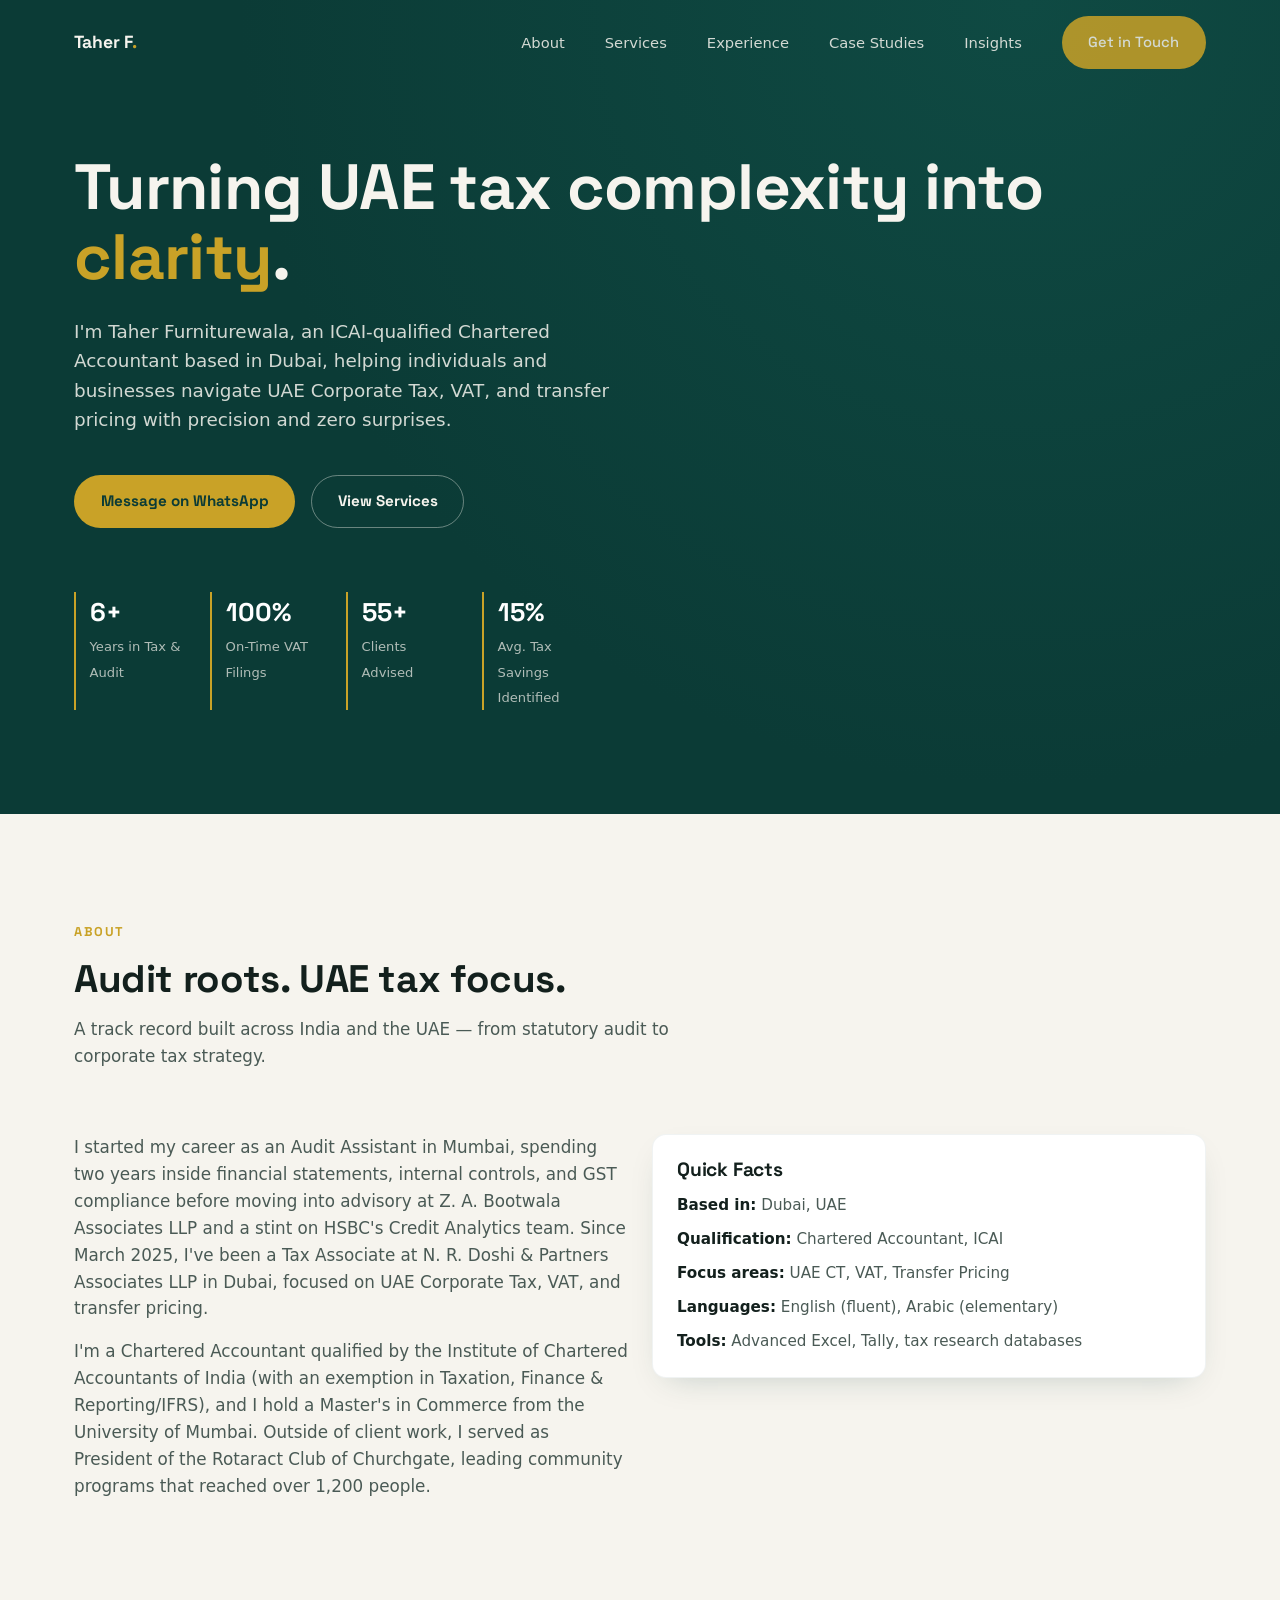
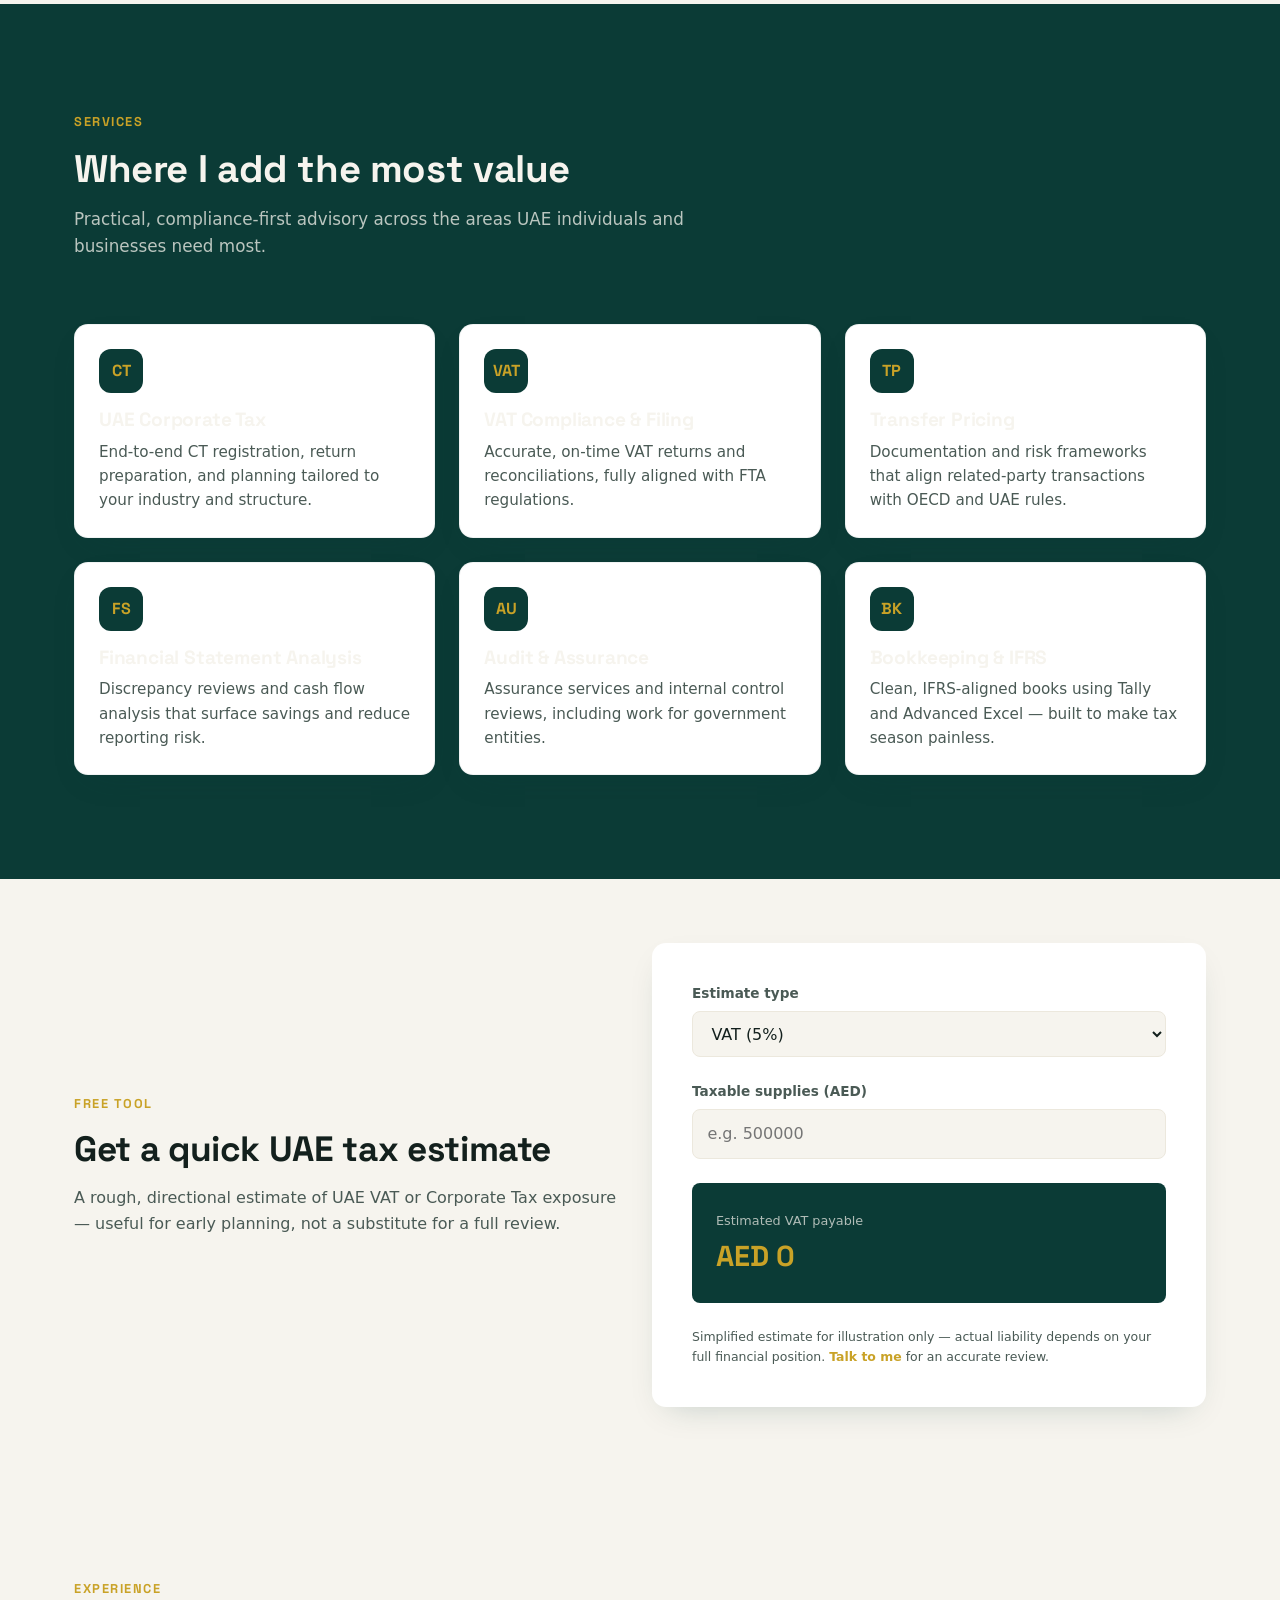
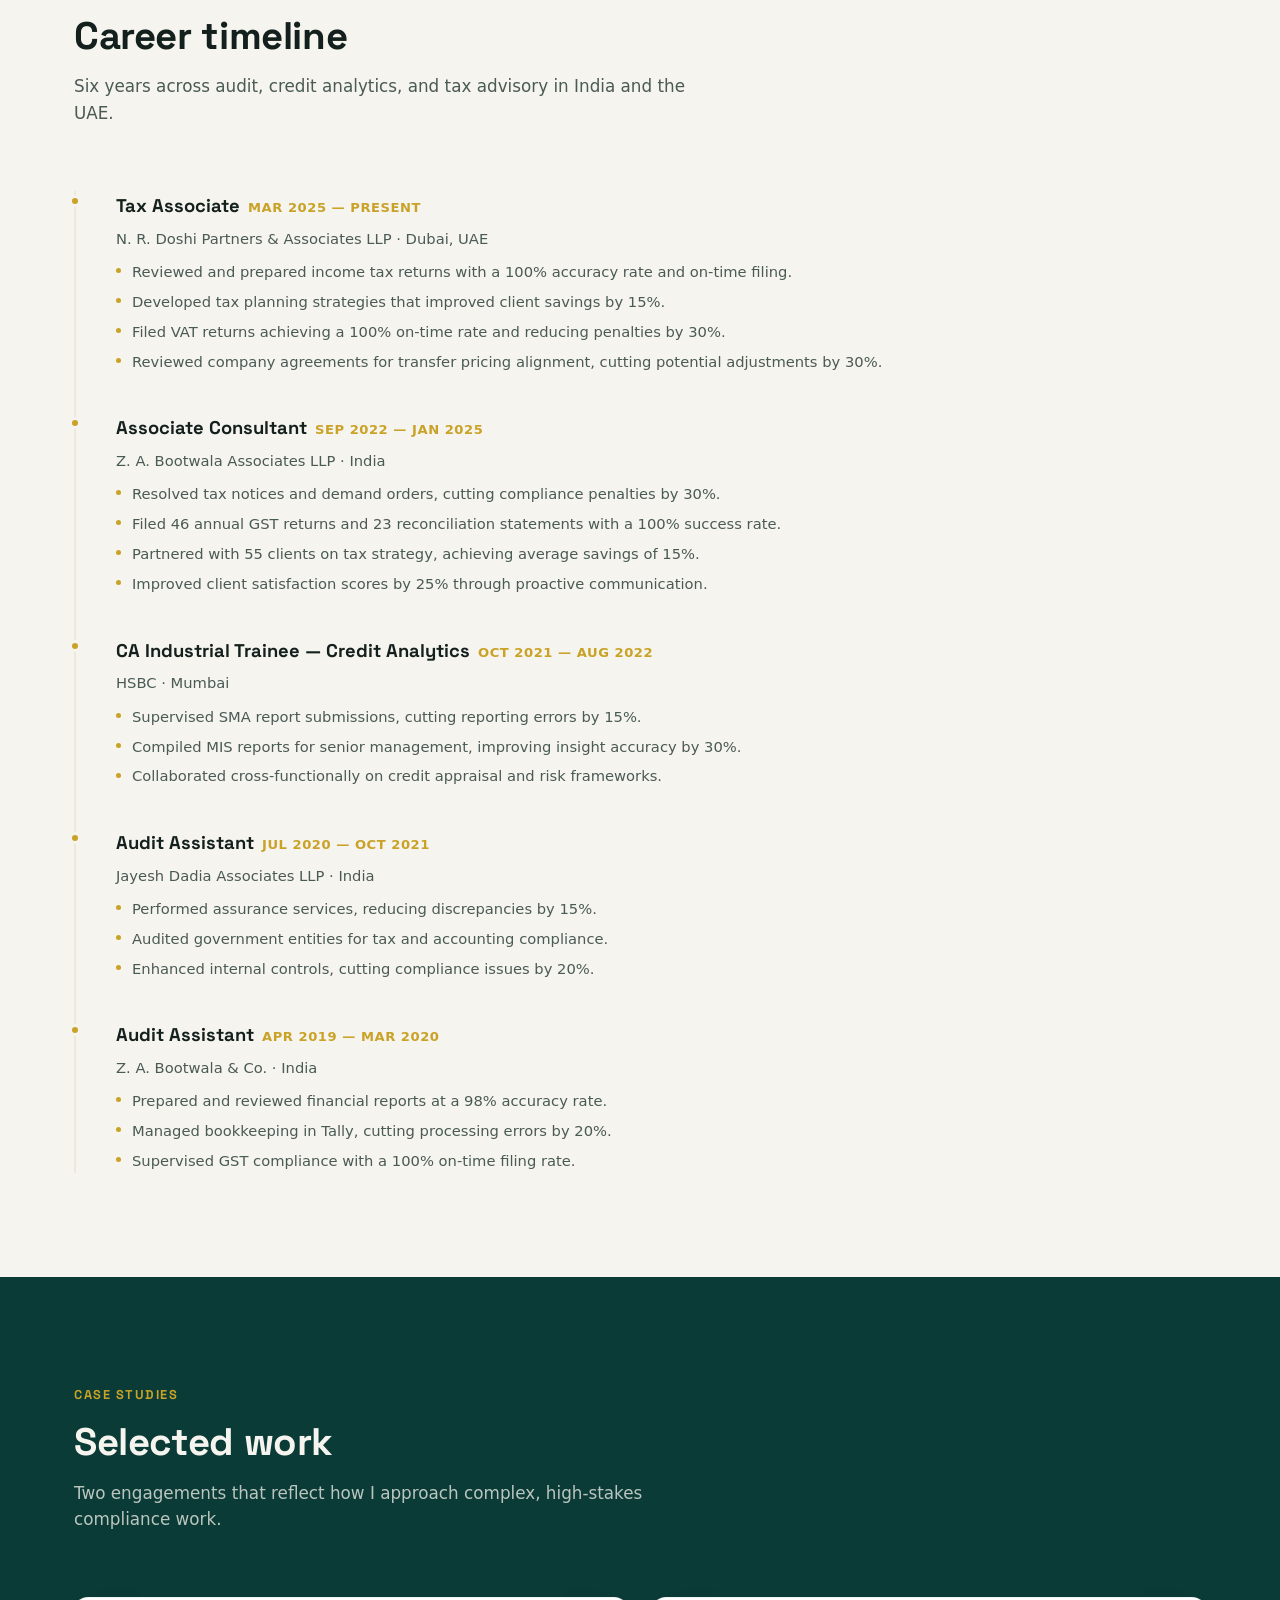
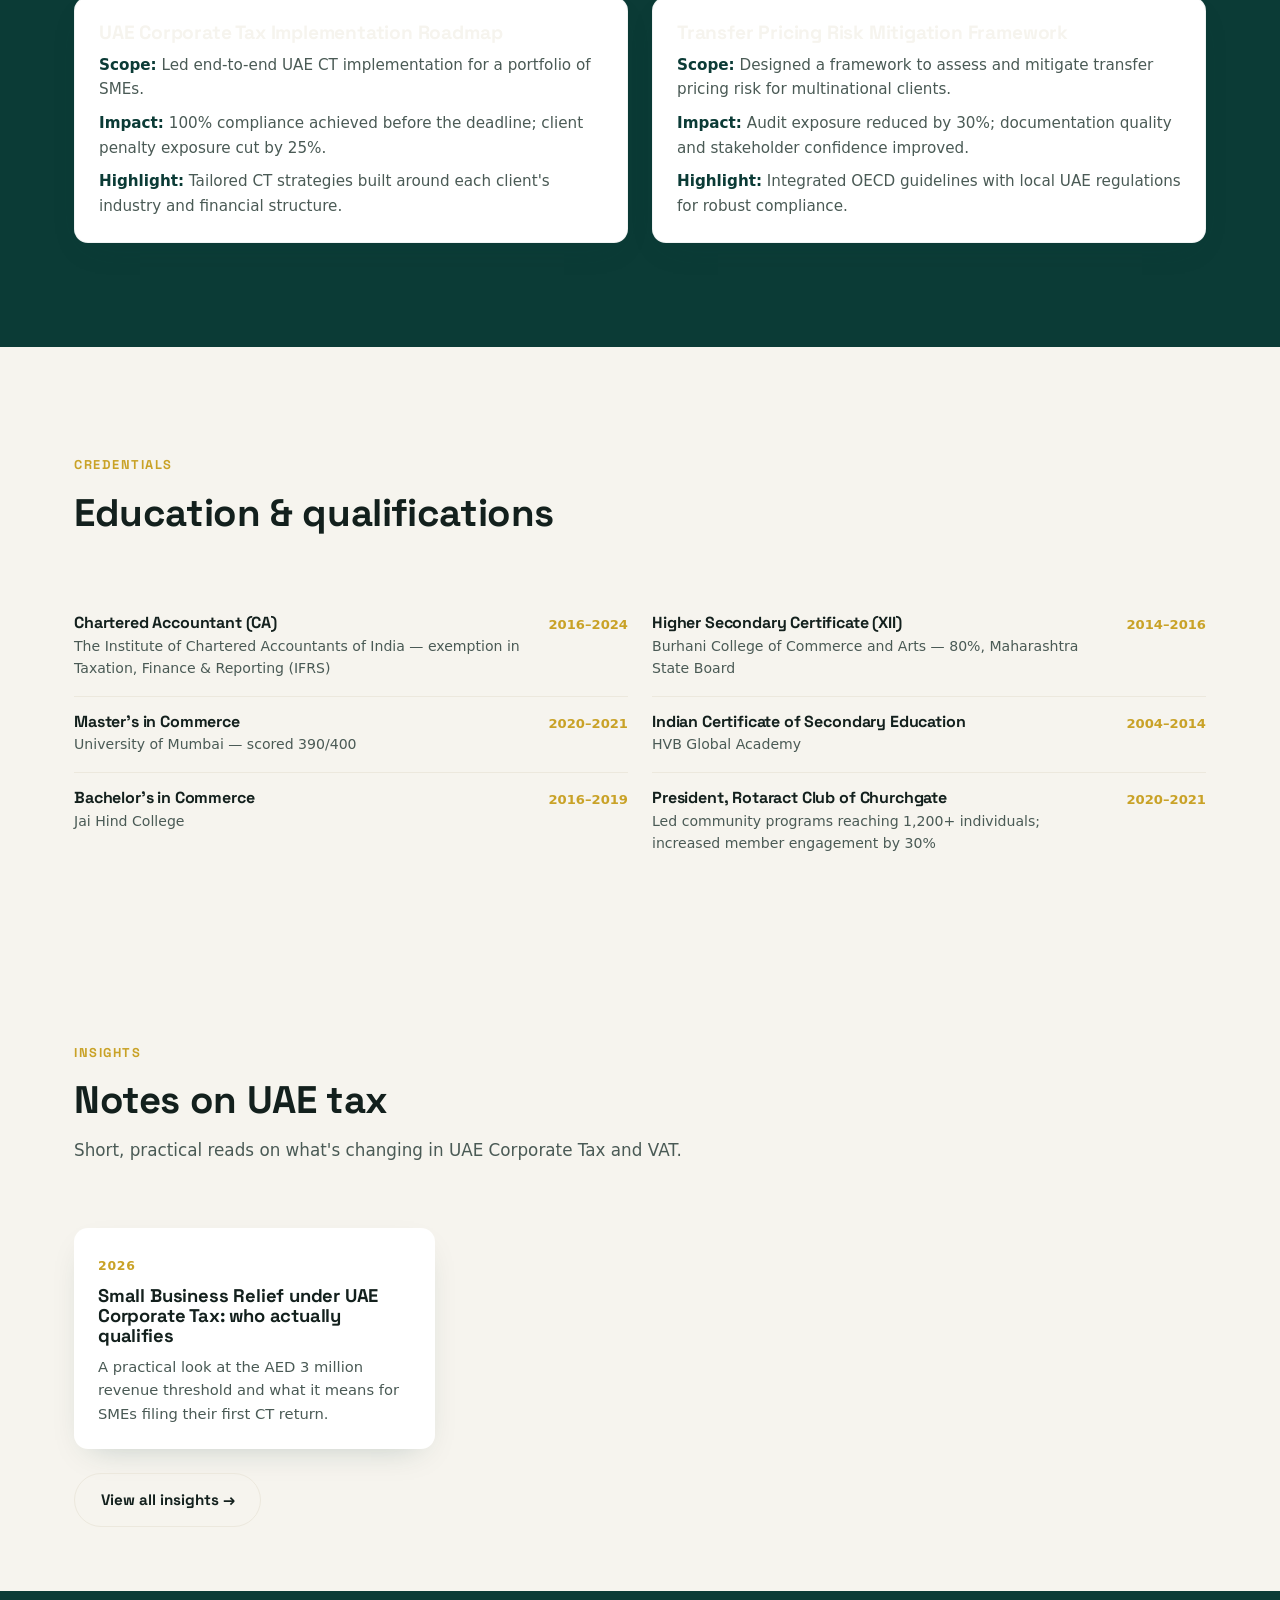
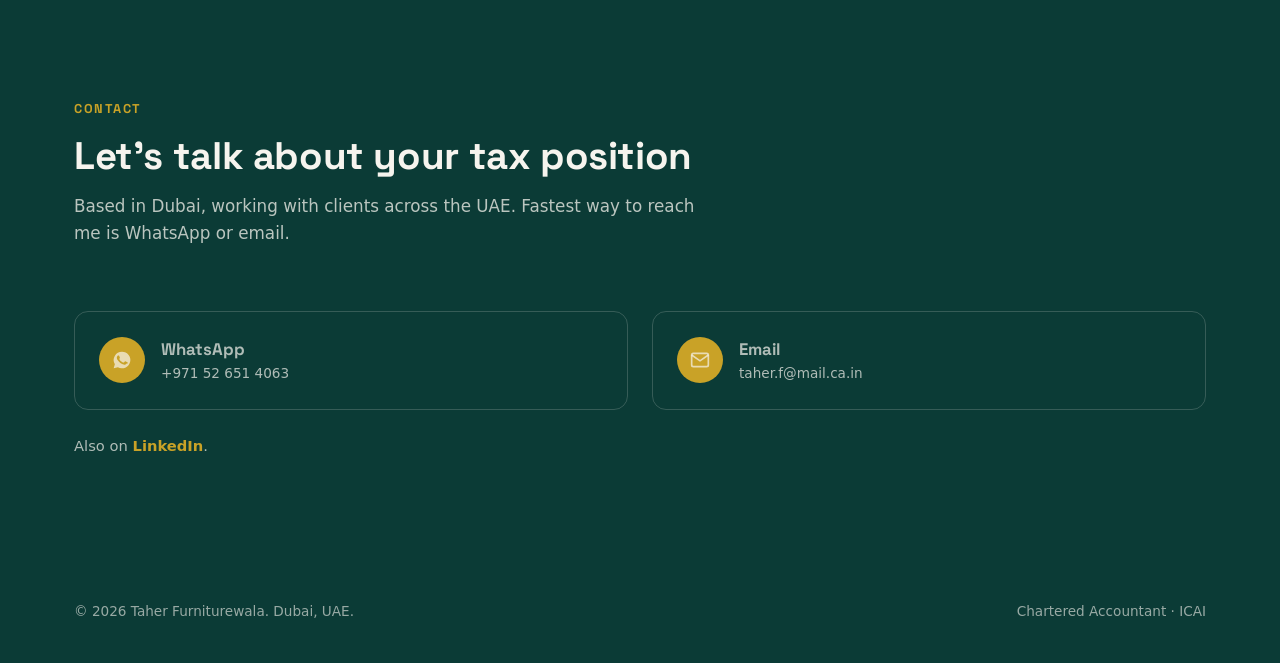
==== index.html @ 2d788ff5 "Initial build of CA personal brand site Static HTML/CSS/JS site for Taher Furniturewala (Chartered A" ====
<!doctype html>
<html lang="en">
<head>
<meta charset="UTF-8" />
<meta name="viewport" content="width=device-width, initial-scale=1" />
<title>Taher Furniturewala — Chartered Accountant, Dubai</title>
<meta name="description" content="Taher Furniturewala is a Dubai-based Chartered Accountant (ICAI) specializing in UAE Corporate Tax, VAT compliance, transfer pricing, and financial advisory for individuals and businesses." />
<meta property="og:title" content="Taher Furniturewala — Chartered Accountant, Dubai" />
<meta property="og:description" content="UAE Corporate Tax, VAT, transfer pricing & financial advisory — ICAI-qualified, Dubai-based." />
<meta property="og:type" content="website" />
<meta name="theme-color" content="#0b3b36" />
<link rel="icon" href="/assets/favicon.svg" type="image/svg+xml" />
<link rel="preconnect" href="https://fonts.googleapis.com" />
<link rel="preconnect" href="https://fonts.gstatic.com" crossorigin />
<link href="https://fonts.googleapis.com/css2?family=Space+Grotesk:wght@500;700&display=swap" rel="stylesheet" />
<link rel="stylesheet" href="/css/styles.css" />
</head>
<body>
<a class="skip-link" href="#main">Skip to content</a>

<header class="nav" id="nav">
  <div class="container nav__inner">
    <a class="nav__logo" href="#home">Taher F<span>.</span></a>
    <nav class="nav__links" aria-label="Primary">
      <a href="#about">About</a>
      <a href="#services">Services</a>
      <a href="#experience">Experience</a>
      <a href="#projects">Case Studies</a>
      <a href="/insights/">Insights</a>
      <a href="#contact" class="btn btn--gold">Get in Touch</a>
    </nav>
    <button class="nav__toggle" id="navToggle" aria-expanded="false" aria-controls="navMobile" aria-label="Toggle menu">
      <svg width="24" height="24" viewBox="0 0 24 24" fill="none" stroke="currentColor" stroke-width="2"><path d="M3 6h18M3 12h18M3 18h18"/></svg>
    </button>
  </div>
  <nav class="nav__mobile" id="navMobile" aria-label="Mobile">
    <a href="#about">About</a>
    <a href="#services">Services</a>
    <a href="#experience">Experience</a>
    <a href="#projects">Case Studies</a>
    <a href="/insights/">Insights</a>
    <a href="#contact">Get in Touch</a>
  </nav>
</header>

<main id="main">

  <!-- HOME / HERO -->
  <section class="hero" id="home">
    <div class="container hero__inner">
      <div>
        <h1>Turning UAE tax complexity into <em>clarity</em>.</h1>
        <p class="hero__lede">I'm Taher Furniturewala, an ICAI-qualified Chartered Accountant based in Dubai, helping individuals and businesses navigate UAE Corporate Tax, VAT, and transfer pricing with precision and zero surprises.</p>
        <div class="hero__cta">
          <a class="btn btn--gold" href="https://wa.me/971526514063" target="_blank" rel="noopener">Message on WhatsApp</a>
          <a class="btn btn--outline" href="#services">View Services</a>
        </div>
        <div class="hero__stats">
          <div class="stat"><strong>6+</strong><span>Years in Tax &amp; Audit</span></div>
          <div class="stat"><strong>100%</strong><span>On-Time VAT Filings</span></div>
          <div class="stat"><strong>55+</strong><span>Clients Advised</span></div>
          <div class="stat"><strong>15%</strong><span>Avg. Tax Savings Identified</span></div>
        </div>
      </div>
    </div>
  </section>

  <!-- ABOUT -->
  <section class="section" id="about">
    <div class="container">
      <div class="section-head reveal">
        <span class="eyebrow">About</span>
        <h2>Audit roots. UAE tax focus.</h2>
        <p>A track record built across India and the UAE — from statutory audit to corporate tax strategy.</p>
      </div>
      <div class="grid grid--2">
        <div class="reveal">
          <p style="margin-bottom: 1rem; color: var(--color-ink-soft); font-size: 1.05rem;">I started my career as an Audit Assistant in Mumbai, spending two years inside financial statements, internal controls, and GST compliance before moving into advisory at Z. A. Bootwala Associates LLP and a stint on HSBC's Credit Analytics team. Since March 2025, I've been a Tax Associate at N. R. Doshi &amp; Partners Associates LLP in Dubai, focused on UAE Corporate Tax, VAT, and transfer pricing.</p>
          <p style="color: var(--color-ink-soft); font-size: 1.05rem;">I'm a Chartered Accountant qualified by the Institute of Chartered Accountants of India (with an exemption in Taxation, Finance &amp; Reporting/IFRS), and I hold a Master's in Commerce from the University of Mumbai. Outside of client work, I served as President of the Rotaract Club of Churchgate, leading community programs that reached over 1,200 people.</p>
        </div>
        <div class="reveal">
          <div class="card">
            <h3>Quick Facts</h3>
            <ul style="display:grid; gap:0.6rem; margin-top: 0.8rem;">
              <li style="font-size:0.95rem; color:var(--color-ink-soft);"><strong style="color:var(--color-ink);">Based in:</strong> Dubai, UAE</li>
              <li style="font-size:0.95rem; color:var(--color-ink-soft);"><strong style="color:var(--color-ink);">Qualification:</strong> Chartered Accountant, ICAI</li>
              <li style="font-size:0.95rem; color:var(--color-ink-soft);"><strong style="color:var(--color-ink);">Focus areas:</strong> UAE CT, VAT, Transfer Pricing</li>
              <li style="font-size:0.95rem; color:var(--color-ink-soft);"><strong style="color:var(--color-ink);">Languages:</strong> English (fluent), Arabic (elementary)</li>
              <li style="font-size:0.95rem; color:var(--color-ink-soft);"><strong style="color:var(--color-ink);">Tools:</strong> Advanced Excel, Tally, tax research databases</li>
            </ul>
          </div>
        </div>
      </div>
    </div>
  </section>

  <!-- SERVICES -->
  <section class="section section--dark" id="services">
    <div class="container">
      <div class="section-head reveal">
        <span class="eyebrow">Services</span>
        <h2>Where I add the most value</h2>
        <p>Practical, compliance-first advisory across the areas UAE individuals and businesses need most.</p>
      </div>
      <div class="grid grid--3">
        <div class="card reveal">
          <div class="card__icon">CT</div>
          <h3>UAE Corporate Tax</h3>
          <p>End-to-end CT registration, return preparation, and planning tailored to your industry and structure.</p>
        </div>
        <div class="card reveal">
          <div class="card__icon">VAT</div>
          <h3>VAT Compliance &amp; Filing</h3>
          <p>Accurate, on-time VAT returns and reconciliations, fully aligned with FTA regulations.</p>
        </div>
        <div class="card reveal">
          <div class="card__icon">TP</div>
          <h3>Transfer Pricing</h3>
          <p>Documentation and risk frameworks that align related-party transactions with OECD and UAE rules.</p>
        </div>
        <div class="card reveal">
          <div class="card__icon">FS</div>
          <h3>Financial Statement Analysis</h3>
          <p>Discrepancy reviews and cash flow analysis that surface savings and reduce reporting risk.</p>
        </div>
        <div class="card reveal">
          <div class="card__icon">AU</div>
          <h3>Audit &amp; Assurance</h3>
          <p>Assurance services and internal control reviews, including work for government entities.</p>
        </div>
        <div class="card reveal">
          <div class="card__icon">BK</div>
          <h3>Bookkeeping &amp; IFRS</h3>
          <p>Clean, IFRS-aligned books using Tally and Advanced Excel — built to make tax season painless.</p>
        </div>
      </div>
    </div>
  </section>

  <!-- ESTIMATOR TOOL -->
  <section class="section section--tight" id="estimator">
    <div class="container">
      <div class="grid grid--2" style="align-items:center;">
        <div class="reveal">
          <span class="eyebrow">Free Tool</span>
          <h2 style="font-size: clamp(1.6rem, 3vw, 2.2rem); margin-bottom: var(--space-2);">Get a quick UAE tax estimate</h2>
          <p style="color: var(--color-ink-soft); margin-bottom: var(--space-3);">A rough, directional estimate of UAE VAT or Corporate Tax exposure — useful for early planning, not a substitute for a full review.</p>
        </div>
        <div class="calc reveal" id="calc">
          <div class="calc__row">
            <label for="calcType">Estimate type</label>
            <select id="calcType">
              <option value="vat">VAT (5%)</option>
              <option value="ct">Corporate Tax (9% above AED 375,000)</option>
            </select>
          </div>
          <div class="calc__row">
            <label for="calcAmount" id="calcAmountLabel">Taxable supplies (AED)</label>
            <input type="number" id="calcAmount" min="0" step="1000" placeholder="e.g. 500000" />
          </div>
          <div class="calc__result">
            <span id="calcResultLabel">Estimated VAT payable</span>
            <strong id="calcResult">AED 0</strong>
          </div>
          <p class="calc__disclaimer">Simplified estimate for illustration only — actual liability depends on your full financial position. <a href="#contact" style="color:var(--color-gold); font-weight:600;">Talk to me</a> for an accurate review.</p>
        </div>
      </div>
    </div>
  </section>

  <!-- EXPERIENCE -->
  <section class="section" id="experience">
    <div class="container">
      <div class="section-head reveal">
        <span class="eyebrow">Experience</span>
        <h2>Career timeline</h2>
        <p>Six years across audit, credit analytics, and tax advisory in India and the UAE.</p>
      </div>
      <div class="timeline reveal">
        <div class="timeline__item">
          <div class="timeline__meta">
            <span class="timeline__role">Tax Associate</span>
            <span class="timeline__date">Mar 2025 — Present</span>
          </div>
          <p class="timeline__org">N. R. Doshi Partners &amp; Associates LLP · Dubai, UAE</p>
          <ul>
            <li>Reviewed and prepared income tax returns with a 100% accuracy rate and on-time filing.</li>
            <li>Developed tax planning strategies that improved client savings by 15%.</li>
            <li>Filed VAT returns achieving a 100% on-time rate and reducing penalties by 30%.</li>
            <li>Reviewed company agreements for transfer pricing alignment, cutting potential adjustments by 30%.</li>
          </ul>
        </div>
        <div class="timeline__item">
          <div class="timeline__meta">
            <span class="timeline__role">Associate Consultant</span>
            <span class="timeline__date">Sep 2022 — Jan 2025</span>
          </div>
          <p class="timeline__org">Z. A. Bootwala Associates LLP · India</p>
          <ul>
            <li>Resolved tax notices and demand orders, cutting compliance penalties by 30%.</li>
            <li>Filed 46 annual GST returns and 23 reconciliation statements with a 100% success rate.</li>
            <li>Partnered with 55 clients on tax strategy, achieving average savings of 15%.</li>
            <li>Improved client satisfaction scores by 25% through proactive communication.</li>
          </ul>
        </div>
        <div class="timeline__item">
          <div class="timeline__meta">
            <span class="timeline__role">CA Industrial Trainee — Credit Analytics</span>
            <span class="timeline__date">Oct 2021 — Aug 2022</span>
          </div>
          <p class="timeline__org">HSBC · Mumbai</p>
          <ul>
            <li>Supervised SMA report submissions, cutting reporting errors by 15%.</li>
            <li>Compiled MIS reports for senior management, improving insight accuracy by 30%.</li>
            <li>Collaborated cross-functionally on credit appraisal and risk frameworks.</li>
          </ul>
        </div>
        <div class="timeline__item">
          <div class="timeline__meta">
            <span class="timeline__role">Audit Assistant</span>
            <span class="timeline__date">Jul 2020 — Oct 2021</span>
          </div>
          <p class="timeline__org">Jayesh Dadia Associates LLP · India</p>
          <ul>
            <li>Performed assurance services, reducing discrepancies by 15%.</li>
            <li>Audited government entities for tax and accounting compliance.</li>
            <li>Enhanced internal controls, cutting compliance issues by 20%.</li>
          </ul>
        </div>
        <div class="timeline__item">
          <div class="timeline__meta">
            <span class="timeline__role">Audit Assistant</span>
            <span class="timeline__date">Apr 2019 — Mar 2020</span>
          </div>
          <p class="timeline__org">Z. A. Bootwala &amp; Co. · India</p>
          <ul>
            <li>Prepared and reviewed financial reports at a 98% accuracy rate.</li>
            <li>Managed bookkeeping in Tally, cutting processing errors by 20%.</li>
            <li>Supervised GST compliance with a 100% on-time filing rate.</li>
          </ul>
        </div>
      </div>
    </div>
  </section>

  <!-- PROJECTS / CASE STUDIES -->
  <section class="section section--dark" id="projects">
    <div class="container">
      <div class="section-head reveal">
        <span class="eyebrow">Case Studies</span>
        <h2>Selected work</h2>
        <p>Two engagements that reflect how I approach complex, high-stakes compliance work.</p>
      </div>
      <div class="grid grid--2">
        <div class="card reveal">
          <h3>UAE Corporate Tax Implementation Roadmap</h3>
          <p style="margin-bottom:0.6rem;"><strong style="color:var(--color-teal-900);">Scope:</strong> Led end-to-end UAE CT implementation for a portfolio of SMEs.</p>
          <p style="margin-bottom:0.6rem;"><strong style="color:var(--color-teal-900);">Impact:</strong> 100% compliance achieved before the deadline; client penalty exposure cut by 25%.</p>
          <p><strong style="color:var(--color-teal-900);">Highlight:</strong> Tailored CT strategies built around each client's industry and financial structure.</p>
        </div>
        <div class="card reveal">
          <h3>Transfer Pricing Risk Mitigation Framework</h3>
          <p style="margin-bottom:0.6rem;"><strong style="color:var(--color-teal-900);">Scope:</strong> Designed a framework to assess and mitigate transfer pricing risk for multinational clients.</p>
          <p style="margin-bottom:0.6rem;"><strong style="color:var(--color-teal-900);">Impact:</strong> Audit exposure reduced by 30%; documentation quality and stakeholder confidence improved.</p>
          <p><strong style="color:var(--color-teal-900);">Highlight:</strong> Integrated OECD guidelines with local UAE regulations for robust compliance.</p>
        </div>
      </div>
    </div>
  </section>

  <!-- CREDENTIALS -->
  <section class="section" id="credentials">
    <div class="container">
      <div class="section-head reveal">
        <span class="eyebrow">Credentials</span>
        <h2>Education &amp; qualifications</h2>
      </div>
      <div class="grid grid--2">
        <div class="reveal">
          <div class="credential">
            <div>
              <h4>Chartered Accountant (CA)</h4>
              <p>The Institute of Chartered Accountants of India — exemption in Taxation, Finance &amp; Reporting (IFRS)</p>
            </div>
            <time>2016–2024</time>
          </div>
          <div class="credential">
            <div>
              <h4>Master's in Commerce</h4>
              <p>University of Mumbai — scored 390/400</p>
            </div>
            <time>2020–2021</time>
          </div>
          <div class="credential">
            <div>
              <h4>Bachelor's in Commerce</h4>
              <p>Jai Hind College</p>
            </div>
            <time>2016–2019</time>
          </div>
        </div>
        <div class="reveal">
          <div class="credential">
            <div>
              <h4>Higher Secondary Certificate (XII)</h4>
              <p>Burhani College of Commerce and Arts — 80%, Maharashtra State Board</p>
            </div>
            <time>2014–2016</time>
          </div>
          <div class="credential">
            <div>
              <h4>Indian Certificate of Secondary Education</h4>
              <p>HVB Global Academy</p>
            </div>
            <time>2004–2014</time>
          </div>
          <div class="credential">
            <div>
              <h4>President, Rotaract Club of Churchgate</h4>
              <p>Led community programs reaching 1,200+ individuals; increased member engagement by 30%</p>
            </div>
            <time>2020–2021</time>
          </div>
        </div>
      </div>
    </div>
  </section>

  <!-- INSIGHTS TEASER -->
  <section class="section section--tight" id="insights-teaser">
    <div class="container">
      <div class="section-head reveal">
        <span class="eyebrow">Insights</span>
        <h2>Notes on UAE tax</h2>
        <p>Short, practical reads on what's changing in UAE Corporate Tax and VAT.</p>
      </div>
      <div class="grid grid--3">
        <a class="post-card reveal" href="/insights/uae-corporate-tax-small-business-relief.html">
          <time>2026</time>
          <h3>Small Business Relief under UAE Corporate Tax: who actually qualifies</h3>
          <p>A practical look at the AED 3 million revenue threshold and what it means for SMEs filing their first CT return.</p>
        </a>
      </div>
      <p class="reveal" style="margin-top: var(--space-3);"><a href="/insights/" class="btn btn--outline" style="border-color: var(--color-ivory-dim); color: var(--color-ink);">View all insights →</a></p>
    </div>
  </section>

  <!-- CONTACT -->
  <section class="section section--dark" id="contact">
    <div class="container">
      <div class="section-head reveal">
        <span class="eyebrow">Contact</span>
        <h2>Let's talk about your tax position</h2>
        <p>Based in Dubai, working with clients across the UAE. Fastest way to reach me is WhatsApp or email.</p>
      </div>
      <div class="contact__panel reveal">
        <a class="contact__link" href="https://wa.me/971526514063" target="_blank" rel="noopener">
          <span class="contact__icon">
            <svg width="20" height="20" viewBox="0 0 24 24" fill="currentColor"><path d="M12 2a10 10 0 0 0-8.6 15.1L2 22l5.1-1.3A10 10 0 1 0 12 2zm5.6 14.3c-.2.6-1.4 1.2-2 1.3-.5.1-1.1.1-1.8-.1-.4-.1-1-.3-1.7-.6-3-1.3-4.9-4.3-5.1-4.5-.1-.2-1.2-1.6-1.2-3.1 0-1.5.8-2.2 1-2.5.2-.3.5-.3.7-.3h.5c.2 0 .4 0 .6.5.2.6.7 1.9.8 2 .1.2.1.4 0 .6-.1.2-.2.4-.4.6-.2.2-.4.4-.2.8.2.4.9 1.5 2 2.4 1.3 1.1 2.4 1.5 2.8 1.6.4.1.6.1.8-.1.2-.2.8-.9 1-1.2.2-.3.4-.3.7-.2.3.1 1.9.9 2.2 1.1.3.2.5.2.6.4.1.2.1.7-.1 1.3z"/></svg>
          </span>
          <span>
            <strong>WhatsApp</strong>
            <span>+971 52 651 4063</span>
          </span>
        </a>
        <a class="contact__link" href="mailto:taher.f@mail.ca.in">
          <span class="contact__icon">
            <svg width="20" height="20" viewBox="0 0 24 24" fill="none" stroke="currentColor" stroke-width="2"><path d="M4 4h16v16H4z" opacity="0"/><path d="M22 6l-10 7L2 6"/><rect x="2" y="4" width="20" height="16" rx="2"/></svg>
          </span>
          <span>
            <strong>Email</strong>
            <span>taher.f@mail.ca.in</span>
          </span>
        </a>
      </div>
      <p class="reveal" style="margin-top: var(--space-3); color: rgba(246,244,238,0.7); font-size: 0.92rem;">Also on <a href="https://linkedin.com/in/taher-furniturewala" target="_blank" rel="noopener" style="color: var(--color-gold); font-weight:600;">LinkedIn</a>.</p>
    </div>
  </section>

</main>

<footer class="footer">
  <div class="container footer__inner">
    <span>© <span id="year">2026</span> Taher Furniturewala. Dubai, UAE.</span>
    <span>Chartered Accountant · ICAI</span>
  </div>
</footer>

<script src="/js/main.js" defer></script>
</body>
</html>
---- css/styles.css ----
/* ===== Design tokens ===== */
:root {
  --color-teal-900: #0b3b36;
  --color-teal-800: #0f4a43;
  --color-ivory: #f6f4ee;
  --color-ivory-dim: #ece8dd;
  --color-gold: #c9a227;
  --color-gold-bright: #e0bc4a;
  --color-ink: #13201d;
  --color-ink-soft: #4a5a55;
  --color-white: #ffffff;

  --font-display: "Space Grotesk", "Segoe UI", system-ui, sans-serif;
  --font-body: system-ui, -apple-system, "Segoe UI", Roboto, sans-serif;

  --container-w: 1180px;
  --space-1: 0.5rem;
  --space-2: 1rem;
  --space-3: 1.5rem;
  --space-4: 2.5rem;
  --space-5: 4rem;
  --space-6: 6.5rem;

  --radius: 14px;
  --radius-sm: 8px;
  --shadow-card: 0 12px 32px -16px rgba(11, 59, 54, 0.25);
  --ease: cubic-bezier(0.16, 1, 0.3, 1);
}

/* ===== Reset ===== */
*,
*::before,
*::after {
  box-sizing: border-box;
}

html {
  scroll-behavior: smooth;
}

body {
  margin: 0;
  font-family: var(--font-body);
  color: var(--color-ink);
  background: var(--color-ivory);
  line-height: 1.6;
  -webkit-font-smoothing: antialiased;
}

img {
  max-width: 100%;
  display: block;
}

a {
  color: inherit;
  text-decoration: none;
}

h1, h2, h3, h4 {
  font-family: var(--font-display);
  line-height: 1.1;
  margin: 0;
  font-weight: 700;
  letter-spacing: -0.01em;
}

p {
  margin: 0;
}

ul {
  margin: 0;
  padding: 0;
  list-style: none;
}

button {
  font: inherit;
  cursor: pointer;
}

@media (prefers-reduced-motion: reduce) {
  html {
    scroll-behavior: auto;
  }
  *, *::before, *::after {
    animation-duration: 0.01ms !important;
    animation-iteration-count: 1 !important;
    transition-duration: 0.01ms !important;
  }
}

/* ===== Layout ===== */
.container {
  width: 100%;
  max-width: var(--container-w);
  margin-inline: auto;
  padding-inline: var(--space-3);
}

.section {
  padding-block: var(--space-6);
}

.section--tight {
  padding-block: var(--space-5);
}

.section-head {
  max-width: 640px;
  margin-bottom: var(--space-5);
}

.eyebrow {
  display: inline-block;
  font-family: var(--font-display);
  font-size: 0.8rem;
  font-weight: 700;
  letter-spacing: 0.12em;
  text-transform: uppercase;
  color: var(--color-gold);
  margin-bottom: var(--space-2);
}

.section-head h2 {
  font-size: clamp(1.8rem, 3vw, 2.5rem);
  margin-bottom: var(--space-2);
}

.section-head p {
  color: var(--color-ink-soft);
  font-size: 1.05rem;
}

.section--dark {
  background: var(--color-teal-900);
  color: var(--color-ivory);
}

.section--dark .section-head p {
  color: rgba(246, 244, 238, 0.75);
}

.grid {
  display: grid;
  gap: var(--space-3);
  grid-template-columns: minmax(0, 1fr);
}

@media (min-width: 720px) {
  .grid--3 { grid-template-columns: repeat(3, minmax(0, 1fr)); }
  .grid--2 { grid-template-columns: repeat(2, minmax(0, 1fr)); }
}

/* ===== Buttons ===== */
.btn {
  display: inline-flex;
  align-items: center;
  gap: 0.5rem;
  padding: 0.85rem 1.6rem;
  border-radius: 999px;
  font-family: var(--font-display);
  font-weight: 700;
  font-size: 0.95rem;
  border: 1px solid transparent;
  transition: transform 0.25s var(--ease), background 0.25s var(--ease), border-color 0.25s var(--ease);
}

.btn:hover {
  transform: translateY(-2px);
}

.btn--gold {
  background: var(--color-gold);
  color: var(--color-teal-900);
}

.btn--gold:hover {
  background: var(--color-gold-bright);
}

.btn--outline {
  border-color: rgba(246, 244, 238, 0.4);
  color: inherit;
}

.btn--outline:hover {
  border-color: var(--color-gold);
}

/* ===== Nav ===== */
.nav {
  position: fixed;
  inset-inline: 0;
  top: 0;
  z-index: 100;
  width: 100%;
  max-width: 100vw;
  padding-block: var(--space-2);
  background: rgba(11, 59, 54, 0);
  transition: background 0.3s var(--ease), padding 0.3s var(--ease), box-shadow 0.3s var(--ease);
}

.nav.is-scrolled {
  background: rgba(11, 59, 54, 0.96);
  padding-block: 0.7rem;
  box-shadow: 0 8px 24px -16px rgba(0, 0, 0, 0.4);
}

.nav__inner {
  display: flex;
  align-items: center;
  justify-content: space-between;
}

.nav__logo {
  font-family: var(--font-display);
  font-weight: 700;
  font-size: 1.1rem;
  color: var(--color-ivory);
}

.nav__logo span {
  color: var(--color-gold);
}

.nav__links {
  display: none;
  gap: var(--space-4);
  align-items: center;
}

.nav__links a {
  color: var(--color-ivory);
  font-size: 0.92rem;
  font-weight: 500;
  opacity: 0.85;
  position: relative;
  transition: opacity 0.2s var(--ease);
}

.nav__links a::after {
  content: "";
  position: absolute;
  left: 0;
  bottom: -6px;
  width: 0;
  height: 2px;
  background: var(--color-gold);
  transition: width 0.25s var(--ease);
}

.nav__links a:hover {
  opacity: 1;
}

.nav__links a:hover::after {
  width: 100%;
}

.nav__toggle {
  display: inline-flex;
  background: none;
  border: none;
  color: var(--color-ivory);
  padding: 0.3rem;
}

.nav__mobile {
  display: none;
  flex-direction: column;
  gap: var(--space-2);
  padding: var(--space-3);
  background: var(--color-teal-900);
}

.nav__mobile.is-open {
  display: flex;
}

.nav__mobile a {
  color: var(--color-ivory);
  font-size: 1rem;
  padding-block: 0.4rem;
}

@media (min-width: 880px) {
  .nav__links {
    display: flex;
  }
  .nav__toggle {
    display: none;
  }
}

/* ===== Hero ===== */
.hero {
  padding-top: calc(var(--space-6) + 3rem);
  padding-bottom: var(--space-6);
  background: radial-gradient(circle at 80% 0%, var(--color-teal-800), var(--color-teal-900) 60%);
  color: var(--color-ivory);
  position: relative;
  overflow: hidden;
}

.hero__inner {
  display: grid;
  gap: var(--space-4);
  position: relative;
  z-index: 1;
}

.hero h1 {
  font-size: clamp(2.4rem, 5.5vw, 4rem);
  margin-bottom: var(--space-3);
}

.hero h1 em {
  font-style: normal;
  color: var(--color-gold);
}

.hero__lede {
  font-size: 1.15rem;
  color: rgba(246, 244, 238, 0.85);
  max-width: 540px;
  margin-bottom: var(--space-4);
}

.hero__cta {
  display: flex;
  flex-wrap: wrap;
  gap: var(--space-2);
  margin-bottom: var(--space-5);
}

.hero__stats {
  display: grid;
  grid-template-columns: repeat(2, 1fr);
  gap: var(--space-3);
  max-width: 520px;
}

@media (min-width: 640px) {
  .hero__stats {
    grid-template-columns: repeat(4, 1fr);
  }
}

.stat {
  border-left: 2px solid var(--color-gold);
  padding-left: 0.85rem;
}

.stat strong {
  display: block;
  font-family: var(--font-display);
  font-size: 1.6rem;
  color: var(--color-white);
}

.stat span {
  font-size: 0.82rem;
  color: rgba(246, 244, 238, 0.7);
}

/* ===== Cards ===== */
.card {
  background: var(--color-white);
  border-radius: var(--radius);
  padding: var(--space-3);
  box-shadow: var(--shadow-card);
  border: 1px solid rgba(11, 59, 54, 0.06);
}

.card h3 {
  font-size: 1.2rem;
  margin-bottom: 0.6rem;
}

.card p {
  color: var(--color-ink-soft);
  font-size: 0.95rem;
}

.card__icon {
  width: 44px;
  height: 44px;
  border-radius: 12px;
  background: var(--color-teal-900);
  color: var(--color-gold);
  display: flex;
  align-items: center;
  justify-content: center;
  font-family: var(--font-display);
  font-weight: 700;
  margin-bottom: var(--space-2);
}

/* ===== Timeline ===== */
.timeline {
  position: relative;
  padding-left: var(--space-4);
  border-left: 2px solid var(--color-ivory-dim);
}

.timeline__item {
  position: relative;
  padding-bottom: var(--space-4);
}

.timeline__item:last-child {
  padding-bottom: 0;
}

.timeline__item::before {
  content: "";
  position: absolute;
  left: calc(-1 * var(--space-4) - 7px);
  top: 4px;
  width: 12px;
  height: 12px;
  border-radius: 50%;
  background: var(--color-gold);
  border: 3px solid var(--color-ivory);
}

.timeline__meta {
  display: flex;
  flex-wrap: wrap;
  gap: 0.5rem;
  align-items: baseline;
  margin-bottom: 0.4rem;
}

.timeline__role {
  font-family: var(--font-display);
  font-size: 1.15rem;
  font-weight: 700;
}

.timeline__date {
  font-size: 0.82rem;
  color: var(--color-gold);
  font-weight: 600;
  text-transform: uppercase;
  letter-spacing: 0.04em;
}

.timeline__org {
  font-size: 0.92rem;
  color: var(--color-ink-soft);
  margin-bottom: 0.6rem;
}

.timeline__item ul {
  display: grid;
  gap: 0.4rem;
}

.timeline__item li {
  font-size: 0.92rem;
  color: var(--color-ink-soft);
  padding-left: 1rem;
  position: relative;
}

.timeline__item li::before {
  content: "";
  position: absolute;
  left: 0;
  top: 0.55em;
  width: 5px;
  height: 5px;
  border-radius: 50%;
  background: var(--color-gold);
}

/* ===== Credentials ===== */
.credential {
  display: flex;
  justify-content: space-between;
  gap: var(--space-2);
  padding-block: var(--space-2);
  border-bottom: 1px solid var(--color-ivory-dim);
}

.credential:last-child {
  border-bottom: none;
}

.credential h4 {
  font-size: 1rem;
  margin-bottom: 0.2rem;
}

.credential p {
  font-size: 0.88rem;
  color: var(--color-ink-soft);
}

.credential time {
  font-size: 0.82rem;
  color: var(--color-gold);
  font-weight: 600;
  white-space: nowrap;
}

/* ===== Calculator ===== */
.calc {
  background: var(--color-white);
  border-radius: var(--radius);
  box-shadow: var(--shadow-card);
  padding: var(--space-4);
  display: grid;
  grid-template-columns: minmax(0, 1fr);
  gap: var(--space-3);
}

.calc__row {
  display: grid;
  grid-template-columns: minmax(0, 1fr);
  gap: 0.4rem;
}

.calc__row label {
  font-size: 0.85rem;
  font-weight: 600;
  color: var(--color-ink-soft);
}

.calc__row select,
.calc__row input {
  font: inherit;
  padding: 0.7rem 0.9rem;
  border-radius: var(--radius-sm);
  border: 1px solid var(--color-ivory-dim);
  background: var(--color-ivory);
  color: var(--color-ink);
}

.calc__row select:focus,
.calc__row input:focus {
  outline: 2px solid var(--color-gold);
  outline-offset: 1px;
}

.calc__result {
  background: var(--color-teal-900);
  color: var(--color-ivory);
  border-radius: var(--radius-sm);
  padding: var(--space-3);
}

.calc__result strong {
  display: block;
  font-family: var(--font-display);
  font-size: 1.8rem;
  color: var(--color-gold);
}

.calc__result span {
  font-size: 0.8rem;
  color: rgba(246, 244, 238, 0.7);
}

.calc__disclaimer {
  font-size: 0.78rem;
  color: var(--color-ink-soft);
}

/* ===== Contact ===== */
.contact__panel {
  display: grid;
  gap: var(--space-3);
}

@media (min-width: 720px) {
  .contact__panel {
    grid-template-columns: 1fr 1fr;
  }
}

.contact__link {
  display: flex;
  align-items: center;
  gap: var(--space-2);
  padding: var(--space-3);
  border-radius: var(--radius);
  border: 1px solid rgba(246, 244, 238, 0.18);
  transition: border-color 0.25s var(--ease), transform 0.25s var(--ease);
}

.contact__link:hover {
  border-color: var(--color-gold);
  transform: translateY(-2px);
}

.contact__link strong {
  display: block;
  font-family: var(--font-display);
  font-size: 1.05rem;
}

.contact__link span {
  font-size: 0.85rem;
  color: rgba(246, 244, 238, 0.7);
}

.contact__icon {
  width: 46px;
  height: 46px;
  border-radius: 50%;
  background: var(--color-gold);
  color: var(--color-teal-900);
  display: flex;
  align-items: center;
  justify-content: center;
  flex-shrink: 0;
}

/* ===== Footer ===== */
.footer {
  background: var(--color-teal-900);
  color: rgba(246, 244, 238, 0.6);
  padding-block: var(--space-4);
  font-size: 0.85rem;
}

.footer__inner {
  display: flex;
  flex-wrap: wrap;
  justify-content: space-between;
  gap: var(--space-2);
}

/* ===== Insights ===== */
.post-card {
  display: block;
  background: var(--color-white);
  border-radius: var(--radius);
  padding: var(--space-3);
  box-shadow: var(--shadow-card);
  transition: transform 0.25s var(--ease);
}

.post-card:hover {
  transform: translateY(-3px);
}

.post-card time {
  font-size: 0.78rem;
  color: var(--color-gold);
  font-weight: 700;
  text-transform: uppercase;
  letter-spacing: 0.06em;
}

.post-card h3 {
  margin-block: 0.5rem;
  font-size: 1.15rem;
}

.post-card p {
  color: var(--color-ink-soft);
  font-size: 0.92rem;
}

.post {
  max-width: 720px;
  margin-inline: auto;
}

.post h1 {
  font-size: clamp(1.8rem, 4vw, 2.6rem);
  margin-bottom: var(--space-2);
}

.post__meta {
  color: var(--color-ink-soft);
  font-size: 0.88rem;
  margin-bottom: var(--space-4);
}

.post__body {
  display: grid;
  gap: var(--space-3);
  font-size: 1.02rem;
  color: var(--color-ink-soft);
}

.post__body h2 {
  color: var(--color-ink);
  font-size: 1.3rem;
  margin-top: var(--space-2);
}

/* ===== Scroll reveal ===== */
.reveal {
  opacity: 0;
  transform: translateY(24px);
  transition: opacity 0.7s var(--ease), transform 0.7s var(--ease);
}

.reveal.is-visible {
  opacity: 1;
  transform: translateY(0);
}

/* ===== Skip link ===== */
.skip-link {
  position: absolute;
  left: -999px;
  top: 0;
  background: var(--color-gold);
  color: var(--color-teal-900);
  padding: 0.6rem 1rem;
  z-index: 200;
  border-radius: 0 0 8px 0;
}

.skip-link:focus {
  left: 0;
}
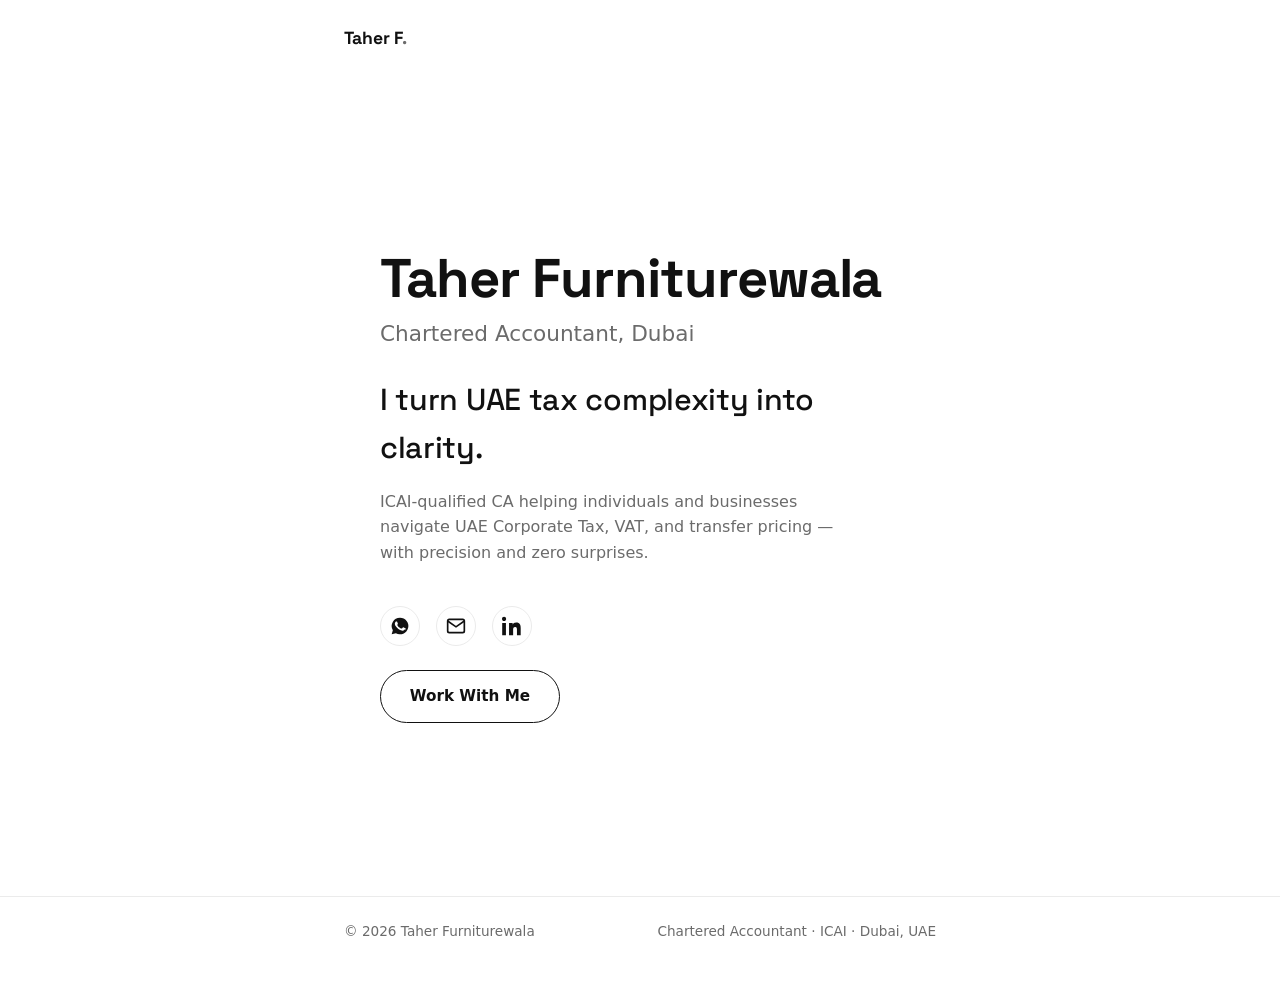
==== commit eab266c3: "Redesign as minimal monochrome one-pager Strip the multi-section layout down to a single hero view (" ====
--- a/index.html
+++ b/index.html
@@ -4,11 +4,11 @@
 <meta charset="UTF-8" />
 <meta name="viewport" content="width=device-width, initial-scale=1" />
 <title>Taher Furniturewala — Chartered Accountant, Dubai</title>
-<meta name="description" content="Taher Furniturewala is a Dubai-based Chartered Accountant (ICAI) specializing in UAE Corporate Tax, VAT compliance, transfer pricing, and financial advisory for individuals and businesses." />
+<meta name="description" content="Taher Furniturewala is a Dubai-based Chartered Accountant (ICAI) specializing in UAE Corporate Tax, VAT compliance, and transfer pricing." />
 <meta property="og:title" content="Taher Furniturewala — Chartered Accountant, Dubai" />
-<meta property="og:description" content="UAE Corporate Tax, VAT, transfer pricing & financial advisory — ICAI-qualified, Dubai-based." />
+<meta property="og:description" content="I turn UAE tax complexity into clarity." />
 <meta property="og:type" content="website" />
-<meta name="theme-color" content="#0b3b36" />
+<meta name="theme-color" content="#ffffff" />
 <link rel="icon" href="/assets/favicon.svg" type="image/svg+xml" />
 <link rel="preconnect" href="https://fonts.googleapis.com" />
 <link rel="preconnect" href="https://fonts.gstatic.com" crossorigin />
@@ -18,371 +18,41 @@
 <body>
 <a class="skip-link" href="#main">Skip to content</a>
 
-<header class="nav" id="nav">
+<header class="nav">
   <div class="container nav__inner">
-    <a class="nav__logo" href="#home">Taher F<span>.</span></a>
-    <nav class="nav__links" aria-label="Primary">
-      <a href="#about">About</a>
-      <a href="#services">Services</a>
-      <a href="#experience">Experience</a>
-      <a href="#projects">Case Studies</a>
-      <a href="/insights/">Insights</a>
-      <a href="#contact" class="btn btn--gold">Get in Touch</a>
-    </nav>
-    <button class="nav__toggle" id="navToggle" aria-expanded="false" aria-controls="navMobile" aria-label="Toggle menu">
-      <svg width="24" height="24" viewBox="0 0 24 24" fill="none" stroke="currentColor" stroke-width="2"><path d="M3 6h18M3 12h18M3 18h18"/></svg>
-    </button>
+    <span class="nav__logo">Taher F<span>.</span></span>
   </div>
-  <nav class="nav__mobile" id="navMobile" aria-label="Mobile">
-    <a href="#about">About</a>
-    <a href="#services">Services</a>
-    <a href="#experience">Experience</a>
-    <a href="#projects">Case Studies</a>
-    <a href="/insights/">Insights</a>
-    <a href="#contact">Get in Touch</a>
-  </nav>
 </header>
 
 <main id="main">
+  <section class="hero">
+    <div class="container hero__inner reveal">
+      <h1 class="hero__name">Taher Furniturewala</h1>
+      <p class="hero__role">Chartered Accountant, Dubai</p>
+      <p class="hero__tagline">I turn UAE tax complexity into clarity.</p>
+      <p class="hero__bio">ICAI-qualified CA helping individuals and businesses navigate UAE Corporate Tax, VAT, and transfer pricing — with precision and zero surprises.</p>
 
-  <!-- HOME / HERO -->
-  <section class="hero" id="home">
-    <div class="container hero__inner">
-      <div>
-        <h1>Turning UAE tax complexity into <em>clarity</em>.</h1>
-        <p class="hero__lede">I'm Taher Furniturewala, an ICAI-qualified Chartered Accountant based in Dubai, helping individuals and businesses navigate UAE Corporate Tax, VAT, and transfer pricing with precision and zero surprises.</p>
-        <div class="hero__cta">
-          <a class="btn btn--gold" href="https://wa.me/971526514063" target="_blank" rel="noopener">Message on WhatsApp</a>
-          <a class="btn btn--outline" href="#services">View Services</a>
-        </div>
-        <div class="hero__stats">
-          <div class="stat"><strong>6+</strong><span>Years in Tax &amp; Audit</span></div>
-          <div class="stat"><strong>100%</strong><span>On-Time VAT Filings</span></div>
-          <div class="stat"><strong>55+</strong><span>Clients Advised</span></div>
-          <div class="stat"><strong>15%</strong><span>Avg. Tax Savings Identified</span></div>
-        </div>
+      <div class="hero__social" aria-label="Social links">
+        <a href="https://wa.me/971526514063" target="_blank" rel="noopener" aria-label="WhatsApp">
+          <svg width="20" height="20" viewBox="0 0 24 24" fill="currentColor"><path d="M12 2a10 10 0 0 0-8.6 15.1L2 22l5.1-1.3A10 10 0 1 0 12 2zm5.6 14.3c-.2.6-1.4 1.2-2 1.3-.5.1-1.1.1-1.8-.1-.4-.1-1-.3-1.7-.6-3-1.3-4.9-4.3-5.1-4.5-.1-.2-1.2-1.6-1.2-3.1 0-1.5.8-2.2 1-2.5.2-.3.5-.3.7-.3h.5c.2 0 .4 0 .6.5.2.6.7 1.9.8 2 .1.2.1.4 0 .6-.1.2-.2.4-.4.6-.2.2-.4.4-.2.8.2.4.9 1.5 2 2.4 1.3 1.1 2.4 1.5 2.8 1.6.4.1.6.1.8-.1.2-.2.8-.9 1-1.2.2-.3.4-.3.7-.2.3.1 1.9.9 2.2 1.1.3.2.5.2.6.4.1.2.1.7-.1 1.3z"/></svg>
+        </a>
+        <a href="mailto:taher.f@mail.ca.in" aria-label="Email">
+          <svg width="20" height="20" viewBox="0 0 24 24" fill="none" stroke="currentColor" stroke-width="2"><path d="M22 6l-10 7L2 6"/><rect x="2" y="4" width="20" height="16" rx="2"/></svg>
+        </a>
+        <a href="https://linkedin.com/in/taher-furniturewala" target="_blank" rel="noopener" aria-label="LinkedIn">
+          <svg width="20" height="20" viewBox="0 0 24 24" fill="currentColor"><path d="M4.98 3.5C4.98 4.88 3.87 6 2.5 6S0 4.88 0 3.5 1.11 1 2.48 1s2.5 1.12 2.5 2.5zM.24 8.25h4.48V23H.24V8.25zM8.46 8.25h4.3v2.01h.06c.6-1.13 2.06-2.32 4.24-2.32 4.53 0 5.37 2.98 5.37 6.85V23h-4.48v-6.43c0-1.53-.03-3.5-2.13-3.5-2.14 0-2.47 1.67-2.47 3.39V23H8.46V8.25z"/></svg>
+        </a>
       </div>
+
+      <a class="hero__cta" href="mailto:taher.f@mail.ca.in?subject=Let%27s%20talk%20about%20your%20tax%20position">Work With Me</a>
     </div>
   </section>
-
-  <!-- ABOUT -->
-  <section class="section" id="about">
-    <div class="container">
-      <div class="section-head reveal">
-        <span class="eyebrow">About</span>
-        <h2>Audit roots. UAE tax focus.</h2>
-        <p>A track record built across India and the UAE — from statutory audit to corporate tax strategy.</p>
-      </div>
-      <div class="grid grid--2">
-        <div class="reveal">
-          <p style="margin-bottom: 1rem; color: var(--color-ink-soft); font-size: 1.05rem;">I started my career as an Audit Assistant in Mumbai, spending two years inside financial statements, internal controls, and GST compliance before moving into advisory at Z. A. Bootwala Associates LLP and a stint on HSBC's Credit Analytics team. Since March 2025, I've been a Tax Associate at N. R. Doshi &amp; Partners Associates LLP in Dubai, focused on UAE Corporate Tax, VAT, and transfer pricing.</p>
-          <p style="color: var(--color-ink-soft); font-size: 1.05rem;">I'm a Chartered Accountant qualified by the Institute of Chartered Accountants of India (with an exemption in Taxation, Finance &amp; Reporting/IFRS), and I hold a Master's in Commerce from the University of Mumbai. Outside of client work, I served as President of the Rotaract Club of Churchgate, leading community programs that reached over 1,200 people.</p>
-        </div>
-        <div class="reveal">
-          <div class="card">
-            <h3>Quick Facts</h3>
-            <ul style="display:grid; gap:0.6rem; margin-top: 0.8rem;">
-              <li style="font-size:0.95rem; color:var(--color-ink-soft);"><strong style="color:var(--color-ink);">Based in:</strong> Dubai, UAE</li>
-              <li style="font-size:0.95rem; color:var(--color-ink-soft);"><strong style="color:var(--color-ink);">Qualification:</strong> Chartered Accountant, ICAI</li>
-              <li style="font-size:0.95rem; color:var(--color-ink-soft);"><strong style="color:var(--color-ink);">Focus areas:</strong> UAE CT, VAT, Transfer Pricing</li>
-              <li style="font-size:0.95rem; color:var(--color-ink-soft);"><strong style="color:var(--color-ink);">Languages:</strong> English (fluent), Arabic (elementary)</li>
-              <li style="font-size:0.95rem; color:var(--color-ink-soft);"><strong style="color:var(--color-ink);">Tools:</strong> Advanced Excel, Tally, tax research databases</li>
-            </ul>
-          </div>
-        </div>
-      </div>
-    </div>
-  </section>
-
-  <!-- SERVICES -->
-  <section class="section section--dark" id="services">
-    <div class="container">
-      <div class="section-head reveal">
-        <span class="eyebrow">Services</span>
-        <h2>Where I add the most value</h2>
-        <p>Practical, compliance-first advisory across the areas UAE individuals and businesses need most.</p>
-      </div>
-      <div class="grid grid--3">
-        <div class="card reveal">
-          <div class="card__icon">CT</div>
-          <h3>UAE Corporate Tax</h3>
-          <p>End-to-end CT registration, return preparation, and planning tailored to your industry and structure.</p>
-        </div>
-        <div class="card reveal">
-          <div class="card__icon">VAT</div>
-          <h3>VAT Compliance &amp; Filing</h3>
-          <p>Accurate, on-time VAT returns and reconciliations, fully aligned with FTA regulations.</p>
-        </div>
-        <div class="card reveal">
-          <div class="card__icon">TP</div>
-          <h3>Transfer Pricing</h3>
-          <p>Documentation and risk frameworks that align related-party transactions with OECD and UAE rules.</p>
-        </div>
-        <div class="card reveal">
-          <div class="card__icon">FS</div>
-          <h3>Financial Statement Analysis</h3>
-          <p>Discrepancy reviews and cash flow analysis that surface savings and reduce reporting risk.</p>
-        </div>
-        <div class="card reveal">
-          <div class="card__icon">AU</div>
-          <h3>Audit &amp; Assurance</h3>
-          <p>Assurance services and internal control reviews, including work for government entities.</p>
-        </div>
-        <div class="card reveal">
-          <div class="card__icon">BK</div>
-          <h3>Bookkeeping &amp; IFRS</h3>
-          <p>Clean, IFRS-aligned books using Tally and Advanced Excel — built to make tax season painless.</p>
-        </div>
-      </div>
-    </div>
-  </section>
-
-  <!-- ESTIMATOR TOOL -->
-  <section class="section section--tight" id="estimator">
-    <div class="container">
-      <div class="grid grid--2" style="align-items:center;">
-        <div class="reveal">
-          <span class="eyebrow">Free Tool</span>
-          <h2 style="font-size: clamp(1.6rem, 3vw, 2.2rem); margin-bottom: var(--space-2);">Get a quick UAE tax estimate</h2>
-          <p style="color: var(--color-ink-soft); margin-bottom: var(--space-3);">A rough, directional estimate of UAE VAT or Corporate Tax exposure — useful for early planning, not a substitute for a full review.</p>
-        </div>
-        <div class="calc reveal" id="calc">
-          <div class="calc__row">
-            <label for="calcType">Estimate type</label>
-            <select id="calcType">
-              <option value="vat">VAT (5%)</option>
-              <option value="ct">Corporate Tax (9% above AED 375,000)</option>
-            </select>
-          </div>
-          <div class="calc__row">
-            <label for="calcAmount" id="calcAmountLabel">Taxable supplies (AED)</label>
-            <input type="number" id="calcAmount" min="0" step="1000" placeholder="e.g. 500000" />
-          </div>
-          <div class="calc__result">
-            <span id="calcResultLabel">Estimated VAT payable</span>
-            <strong id="calcResult">AED 0</strong>
-          </div>
-          <p class="calc__disclaimer">Simplified estimate for illustration only — actual liability depends on your full financial position. <a href="#contact" style="color:var(--color-gold); font-weight:600;">Talk to me</a> for an accurate review.</p>
-        </div>
-      </div>
-    </div>
-  </section>
-
-  <!-- EXPERIENCE -->
-  <section class="section" id="experience">
-    <div class="container">
-      <div class="section-head reveal">
-        <span class="eyebrow">Experience</span>
-        <h2>Career timeline</h2>
-        <p>Six years across audit, credit analytics, and tax advisory in India and the UAE.</p>
-      </div>
-      <div class="timeline reveal">
-        <div class="timeline__item">
-          <div class="timeline__meta">
-            <span class="timeline__role">Tax Associate</span>
-            <span class="timeline__date">Mar 2025 — Present</span>
-          </div>
-          <p class="timeline__org">N. R. Doshi Partners &amp; Associates LLP · Dubai, UAE</p>
-          <ul>
-            <li>Reviewed and prepared income tax returns with a 100% accuracy rate and on-time filing.</li>
-            <li>Developed tax planning strategies that improved client savings by 15%.</li>
-            <li>Filed VAT returns achieving a 100% on-time rate and reducing penalties by 30%.</li>
-            <li>Reviewed company agreements for transfer pricing alignment, cutting potential adjustments by 30%.</li>
-          </ul>
-        </div>
-        <div class="timeline__item">
-          <div class="timeline__meta">
-            <span class="timeline__role">Associate Consultant</span>
-            <span class="timeline__date">Sep 2022 — Jan 2025</span>
-          </div>
-          <p class="timeline__org">Z. A. Bootwala Associates LLP · India</p>
-          <ul>
-            <li>Resolved tax notices and demand orders, cutting compliance penalties by 30%.</li>
-            <li>Filed 46 annual GST returns and 23 reconciliation statements with a 100% success rate.</li>
-            <li>Partnered with 55 clients on tax strategy, achieving average savings of 15%.</li>
-            <li>Improved client satisfaction scores by 25% through proactive communication.</li>
-          </ul>
-        </div>
-        <div class="timeline__item">
-          <div class="timeline__meta">
-            <span class="timeline__role">CA Industrial Trainee — Credit Analytics</span>
-            <span class="timeline__date">Oct 2021 — Aug 2022</span>
-          </div>
-          <p class="timeline__org">HSBC · Mumbai</p>
-          <ul>
-            <li>Supervised SMA report submissions, cutting reporting errors by 15%.</li>
-            <li>Compiled MIS reports for senior management, improving insight accuracy by 30%.</li>
-            <li>Collaborated cross-functionally on credit appraisal and risk frameworks.</li>
-          </ul>
-        </div>
-        <div class="timeline__item">
-          <div class="timeline__meta">
-            <span class="timeline__role">Audit Assistant</span>
-            <span class="timeline__date">Jul 2020 — Oct 2021</span>
-          </div>
-          <p class="timeline__org">Jayesh Dadia Associates LLP · India</p>
-          <ul>
-            <li>Performed assurance services, reducing discrepancies by 15%.</li>
-            <li>Audited government entities for tax and accounting compliance.</li>
-            <li>Enhanced internal controls, cutting compliance issues by 20%.</li>
-          </ul>
-        </div>
-        <div class="timeline__item">
-          <div class="timeline__meta">
-            <span class="timeline__role">Audit Assistant</span>
-            <span class="timeline__date">Apr 2019 — Mar 2020</span>
-          </div>
-          <p class="timeline__org">Z. A. Bootwala &amp; Co. · India</p>
-          <ul>
-            <li>Prepared and reviewed financial reports at a 98% accuracy rate.</li>
-            <li>Managed bookkeeping in Tally, cutting processing errors by 20%.</li>
-            <li>Supervised GST compliance with a 100% on-time filing rate.</li>
-          </ul>
-        </div>
-      </div>
-    </div>
-  </section>
-
-  <!-- PROJECTS / CASE STUDIES -->
-  <section class="section section--dark" id="projects">
-    <div class="container">
-      <div class="section-head reveal">
-        <span class="eyebrow">Case Studies</span>
-        <h2>Selected work</h2>
-        <p>Two engagements that reflect how I approach complex, high-stakes compliance work.</p>
-      </div>
-      <div class="grid grid--2">
-        <div class="card reveal">
-          <h3>UAE Corporate Tax Implementation Roadmap</h3>
-          <p style="margin-bottom:0.6rem;"><strong style="color:var(--color-teal-900);">Scope:</strong> Led end-to-end UAE CT implementation for a portfolio of SMEs.</p>
-          <p style="margin-bottom:0.6rem;"><strong style="color:var(--color-teal-900);">Impact:</strong> 100% compliance achieved before the deadline; client penalty exposure cut by 25%.</p>
-          <p><strong style="color:var(--color-teal-900);">Highlight:</strong> Tailored CT strategies built around each client's industry and financial structure.</p>
-        </div>
-        <div class="card reveal">
-          <h3>Transfer Pricing Risk Mitigation Framework</h3>
-          <p style="margin-bottom:0.6rem;"><strong style="color:var(--color-teal-900);">Scope:</strong> Designed a framework to assess and mitigate transfer pricing risk for multinational clients.</p>
-          <p style="margin-bottom:0.6rem;"><strong style="color:var(--color-teal-900);">Impact:</strong> Audit exposure reduced by 30%; documentation quality and stakeholder confidence improved.</p>
-          <p><strong style="color:var(--color-teal-900);">Highlight:</strong> Integrated OECD guidelines with local UAE regulations for robust compliance.</p>
-        </div>
-      </div>
-    </div>
-  </section>
-
-  <!-- CREDENTIALS -->
-  <section class="section" id="credentials">
-    <div class="container">
-      <div class="section-head reveal">
-        <span class="eyebrow">Credentials</span>
-        <h2>Education &amp; qualifications</h2>
-      </div>
-      <div class="grid grid--2">
-        <div class="reveal">
-          <div class="credential">
-            <div>
-              <h4>Chartered Accountant (CA)</h4>
-              <p>The Institute of Chartered Accountants of India — exemption in Taxation, Finance &amp; Reporting (IFRS)</p>
-            </div>
-            <time>2016–2024</time>
-          </div>
-          <div class="credential">
-            <div>
-              <h4>Master's in Commerce</h4>
-              <p>University of Mumbai — scored 390/400</p>
-            </div>
-            <time>2020–2021</time>
-          </div>
-          <div class="credential">
-            <div>
-              <h4>Bachelor's in Commerce</h4>
-              <p>Jai Hind College</p>
-            </div>
-            <time>2016–2019</time>
-          </div>
-        </div>
-        <div class="reveal">
-          <div class="credential">
-            <div>
-              <h4>Higher Secondary Certificate (XII)</h4>
-              <p>Burhani College of Commerce and Arts — 80%, Maharashtra State Board</p>
-            </div>
-            <time>2014–2016</time>
-          </div>
-          <div class="credential">
-            <div>
-              <h4>Indian Certificate of Secondary Education</h4>
-              <p>HVB Global Academy</p>
-            </div>
-            <time>2004–2014</time>
-          </div>
-          <div class="credential">
-            <div>
-              <h4>President, Rotaract Club of Churchgate</h4>
-              <p>Led community programs reaching 1,200+ individuals; increased member engagement by 30%</p>
-            </div>
-            <time>2020–2021</time>
-          </div>
-        </div>
-      </div>
-    </div>
-  </section>
-
-  <!-- INSIGHTS TEASER -->
-  <section class="section section--tight" id="insights-teaser">
-    <div class="container">
-      <div class="section-head reveal">
-        <span class="eyebrow">Insights</span>
-        <h2>Notes on UAE tax</h2>
-        <p>Short, practical reads on what's changing in UAE Corporate Tax and VAT.</p>
-      </div>
-      <div class="grid grid--3">
-        <a class="post-card reveal" href="/insights/uae-corporate-tax-small-business-relief.html">
-          <time>2026</time>
-          <h3>Small Business Relief under UAE Corporate Tax: who actually qualifies</h3>
-          <p>A practical look at the AED 3 million revenue threshold and what it means for SMEs filing their first CT return.</p>
-        </a>
-      </div>
-      <p class="reveal" style="margin-top: var(--space-3);"><a href="/insights/" class="btn btn--outline" style="border-color: var(--color-ivory-dim); color: var(--color-ink);">View all insights →</a></p>
-    </div>
-  </section>
-
-  <!-- CONTACT -->
-  <section class="section section--dark" id="contact">
-    <div class="container">
-      <div class="section-head reveal">
-        <span class="eyebrow">Contact</span>
-        <h2>Let's talk about your tax position</h2>
-        <p>Based in Dubai, working with clients across the UAE. Fastest way to reach me is WhatsApp or email.</p>
-      </div>
-      <div class="contact__panel reveal">
-        <a class="contact__link" href="https://wa.me/971526514063" target="_blank" rel="noopener">
-          <span class="contact__icon">
-            <svg width="20" height="20" viewBox="0 0 24 24" fill="currentColor"><path d="M12 2a10 10 0 0 0-8.6 15.1L2 22l5.1-1.3A10 10 0 1 0 12 2zm5.6 14.3c-.2.6-1.4 1.2-2 1.3-.5.1-1.1.1-1.8-.1-.4-.1-1-.3-1.7-.6-3-1.3-4.9-4.3-5.1-4.5-.1-.2-1.2-1.6-1.2-3.1 0-1.5.8-2.2 1-2.5.2-.3.5-.3.7-.3h.5c.2 0 .4 0 .6.5.2.6.7 1.9.8 2 .1.2.1.4 0 .6-.1.2-.2.4-.4.6-.2.2-.4.4-.2.8.2.4.9 1.5 2 2.4 1.3 1.1 2.4 1.5 2.8 1.6.4.1.6.1.8-.1.2-.2.8-.9 1-1.2.2-.3.4-.3.7-.2.3.1 1.9.9 2.2 1.1.3.2.5.2.6.4.1.2.1.7-.1 1.3z"/></svg>
-          </span>
-          <span>
-            <strong>WhatsApp</strong>
-            <span>+971 52 651 4063</span>
-          </span>
-        </a>
-        <a class="contact__link" href="mailto:taher.f@mail.ca.in">
-          <span class="contact__icon">
-            <svg width="20" height="20" viewBox="0 0 24 24" fill="none" stroke="currentColor" stroke-width="2"><path d="M4 4h16v16H4z" opacity="0"/><path d="M22 6l-10 7L2 6"/><rect x="2" y="4" width="20" height="16" rx="2"/></svg>
-          </span>
-          <span>
-            <strong>Email</strong>
-            <span>taher.f@mail.ca.in</span>
-          </span>
-        </a>
-      </div>
-      <p class="reveal" style="margin-top: var(--space-3); color: rgba(246,244,238,0.7); font-size: 0.92rem;">Also on <a href="https://linkedin.com/in/taher-furniturewala" target="_blank" rel="noopener" style="color: var(--color-gold); font-weight:600;">LinkedIn</a>.</p>
-    </div>
-  </section>
-
 </main>
 
 <footer class="footer">
   <div class="container footer__inner">
-    <span>© <span id="year">2026</span> Taher Furniturewala. Dubai, UAE.</span>
-    <span>Chartered Accountant · ICAI</span>
+    <span>© <span id="year">2026</span> Taher Furniturewala</span>
+    <span>Chartered Accountant · ICAI · Dubai, UAE</span>
   </div>
 </footer>
 
--- a/css/styles.css
+++ b/css/styles.css
@@ -1,19 +1,14 @@
 /* ===== Design tokens ===== */
 :root {
-  --color-teal-900: #0b3b36;
-  --color-teal-800: #0f4a43;
-  --color-ivory: #f6f4ee;
-  --color-ivory-dim: #ece8dd;
-  --color-gold: #c9a227;
-  --color-gold-bright: #e0bc4a;
-  --color-ink: #13201d;
-  --color-ink-soft: #4a5a55;
-  --color-white: #ffffff;
+  --color-bg: #ffffff;
+  --color-ink: #111111;
+  --color-ink-soft: #6b6b6b;
+  --color-line: #ebebeb;
 
   --font-display: "Space Grotesk", "Segoe UI", system-ui, sans-serif;
   --font-body: system-ui, -apple-system, "Segoe UI", Roboto, sans-serif;
 
-  --container-w: 1180px;
+  --container-w: 640px;
   --space-1: 0.5rem;
   --space-2: 1rem;
   --space-3: 1.5rem;
@@ -21,9 +16,6 @@
   --space-5: 4rem;
   --space-6: 6.5rem;
 
-  --radius: 14px;
-  --radius-sm: 8px;
-  --shadow-card: 0 12px 32px -16px rgba(11, 59, 54, 0.25);
   --ease: cubic-bezier(0.16, 1, 0.3, 1);
 }
 
@@ -42,14 +34,9 @@
   margin: 0;
   font-family: var(--font-body);
   color: var(--color-ink);
-  background: var(--color-ivory);
+  background: var(--color-bg);
   line-height: 1.6;
   -webkit-font-smoothing: antialiased;
-}
-
-img {
-  max-width: 100%;
-  display: block;
 }
 
 a {
@@ -57,655 +44,21 @@
   text-decoration: none;
 }
 
-h1, h2, h3, h4 {
+h1 {
   font-family: var(--font-display);
-  line-height: 1.1;
+  font-weight: 700;
+  letter-spacing: -0.02em;
   margin: 0;
-  font-weight: 700;
-  letter-spacing: -0.01em;
 }
 
 p {
   margin: 0;
 }
 
-ul {
-  margin: 0;
-  padding: 0;
-  list-style: none;
-}
-
-button {
-  font: inherit;
-  cursor: pointer;
-}
-
-@media (prefers-reduced-motion: reduce) {
-  html {
-    scroll-behavior: auto;
-  }
-  *, *::before, *::after {
-    animation-duration: 0.01ms !important;
-    animation-iteration-count: 1 !important;
-    transition-duration: 0.01ms !important;
-  }
-}
-
-/* ===== Layout ===== */
 .container {
-  width: 100%;
   max-width: var(--container-w);
-  margin-inline: auto;
-  padding-inline: var(--space-3);
-}
-
-.section {
-  padding-block: var(--space-6);
-}
-
-.section--tight {
-  padding-block: var(--space-5);
-}
-
-.section-head {
-  max-width: 640px;
-  margin-bottom: var(--space-5);
-}
-
-.eyebrow {
-  display: inline-block;
-  font-family: var(--font-display);
-  font-size: 0.8rem;
-  font-weight: 700;
-  letter-spacing: 0.12em;
-  text-transform: uppercase;
-  color: var(--color-gold);
-  margin-bottom: var(--space-2);
-}
-
-.section-head h2 {
-  font-size: clamp(1.8rem, 3vw, 2.5rem);
-  margin-bottom: var(--space-2);
-}
-
-.section-head p {
-  color: var(--color-ink-soft);
-  font-size: 1.05rem;
-}
-
-.section--dark {
-  background: var(--color-teal-900);
-  color: var(--color-ivory);
-}
-
-.section--dark .section-head p {
-  color: rgba(246, 244, 238, 0.75);
-}
-
-.grid {
-  display: grid;
-  gap: var(--space-3);
-  grid-template-columns: minmax(0, 1fr);
-}
-
-@media (min-width: 720px) {
-  .grid--3 { grid-template-columns: repeat(3, minmax(0, 1fr)); }
-  .grid--2 { grid-template-columns: repeat(2, minmax(0, 1fr)); }
-}
-
-/* ===== Buttons ===== */
-.btn {
-  display: inline-flex;
-  align-items: center;
-  gap: 0.5rem;
-  padding: 0.85rem 1.6rem;
-  border-radius: 999px;
-  font-family: var(--font-display);
-  font-weight: 700;
-  font-size: 0.95rem;
-  border: 1px solid transparent;
-  transition: transform 0.25s var(--ease), background 0.25s var(--ease), border-color 0.25s var(--ease);
-}
-
-.btn:hover {
-  transform: translateY(-2px);
-}
-
-.btn--gold {
-  background: var(--color-gold);
-  color: var(--color-teal-900);
-}
-
-.btn--gold:hover {
-  background: var(--color-gold-bright);
-}
-
-.btn--outline {
-  border-color: rgba(246, 244, 238, 0.4);
-  color: inherit;
-}
-
-.btn--outline:hover {
-  border-color: var(--color-gold);
-}
-
-/* ===== Nav ===== */
-.nav {
-  position: fixed;
-  inset-inline: 0;
-  top: 0;
-  z-index: 100;
-  width: 100%;
-  max-width: 100vw;
-  padding-block: var(--space-2);
-  background: rgba(11, 59, 54, 0);
-  transition: background 0.3s var(--ease), padding 0.3s var(--ease), box-shadow 0.3s var(--ease);
-}
-
-.nav.is-scrolled {
-  background: rgba(11, 59, 54, 0.96);
-  padding-block: 0.7rem;
-  box-shadow: 0 8px 24px -16px rgba(0, 0, 0, 0.4);
-}
-
-.nav__inner {
-  display: flex;
-  align-items: center;
-  justify-content: space-between;
-}
-
-.nav__logo {
-  font-family: var(--font-display);
-  font-weight: 700;
-  font-size: 1.1rem;
-  color: var(--color-ivory);
-}
-
-.nav__logo span {
-  color: var(--color-gold);
-}
-
-.nav__links {
-  display: none;
-  gap: var(--space-4);
-  align-items: center;
-}
-
-.nav__links a {
-  color: var(--color-ivory);
-  font-size: 0.92rem;
-  font-weight: 500;
-  opacity: 0.85;
-  position: relative;
-  transition: opacity 0.2s var(--ease);
-}
-
-.nav__links a::after {
-  content: "";
-  position: absolute;
-  left: 0;
-  bottom: -6px;
-  width: 0;
-  height: 2px;
-  background: var(--color-gold);
-  transition: width 0.25s var(--ease);
-}
-
-.nav__links a:hover {
-  opacity: 1;
-}
-
-.nav__links a:hover::after {
-  width: 100%;
-}
-
-.nav__toggle {
-  display: inline-flex;
-  background: none;
-  border: none;
-  color: var(--color-ivory);
-  padding: 0.3rem;
-}
-
-.nav__mobile {
-  display: none;
-  flex-direction: column;
-  gap: var(--space-2);
-  padding: var(--space-3);
-  background: var(--color-teal-900);
-}
-
-.nav__mobile.is-open {
-  display: flex;
-}
-
-.nav__mobile a {
-  color: var(--color-ivory);
-  font-size: 1rem;
-  padding-block: 0.4rem;
-}
-
-@media (min-width: 880px) {
-  .nav__links {
-    display: flex;
-  }
-  .nav__toggle {
-    display: none;
-  }
-}
-
-/* ===== Hero ===== */
-.hero {
-  padding-top: calc(var(--space-6) + 3rem);
-  padding-bottom: var(--space-6);
-  background: radial-gradient(circle at 80% 0%, var(--color-teal-800), var(--color-teal-900) 60%);
-  color: var(--color-ivory);
-  position: relative;
-  overflow: hidden;
-}
-
-.hero__inner {
-  display: grid;
-  gap: var(--space-4);
-  position: relative;
-  z-index: 1;
-}
-
-.hero h1 {
-  font-size: clamp(2.4rem, 5.5vw, 4rem);
-  margin-bottom: var(--space-3);
-}
-
-.hero h1 em {
-  font-style: normal;
-  color: var(--color-gold);
-}
-
-.hero__lede {
-  font-size: 1.15rem;
-  color: rgba(246, 244, 238, 0.85);
-  max-width: 540px;
-  margin-bottom: var(--space-4);
-}
-
-.hero__cta {
-  display: flex;
-  flex-wrap: wrap;
-  gap: var(--space-2);
-  margin-bottom: var(--space-5);
-}
-
-.hero__stats {
-  display: grid;
-  grid-template-columns: repeat(2, 1fr);
-  gap: var(--space-3);
-  max-width: 520px;
-}
-
-@media (min-width: 640px) {
-  .hero__stats {
-    grid-template-columns: repeat(4, 1fr);
-  }
-}
-
-.stat {
-  border-left: 2px solid var(--color-gold);
-  padding-left: 0.85rem;
-}
-
-.stat strong {
-  display: block;
-  font-family: var(--font-display);
-  font-size: 1.6rem;
-  color: var(--color-white);
-}
-
-.stat span {
-  font-size: 0.82rem;
-  color: rgba(246, 244, 238, 0.7);
-}
-
-/* ===== Cards ===== */
-.card {
-  background: var(--color-white);
-  border-radius: var(--radius);
-  padding: var(--space-3);
-  box-shadow: var(--shadow-card);
-  border: 1px solid rgba(11, 59, 54, 0.06);
-}
-
-.card h3 {
-  font-size: 1.2rem;
-  margin-bottom: 0.6rem;
-}
-
-.card p {
-  color: var(--color-ink-soft);
-  font-size: 0.95rem;
-}
-
-.card__icon {
-  width: 44px;
-  height: 44px;
-  border-radius: 12px;
-  background: var(--color-teal-900);
-  color: var(--color-gold);
-  display: flex;
-  align-items: center;
-  justify-content: center;
-  font-family: var(--font-display);
-  font-weight: 700;
-  margin-bottom: var(--space-2);
-}
-
-/* ===== Timeline ===== */
-.timeline {
-  position: relative;
-  padding-left: var(--space-4);
-  border-left: 2px solid var(--color-ivory-dim);
-}
-
-.timeline__item {
-  position: relative;
-  padding-bottom: var(--space-4);
-}
-
-.timeline__item:last-child {
-  padding-bottom: 0;
-}
-
-.timeline__item::before {
-  content: "";
-  position: absolute;
-  left: calc(-1 * var(--space-4) - 7px);
-  top: 4px;
-  width: 12px;
-  height: 12px;
-  border-radius: 50%;
-  background: var(--color-gold);
-  border: 3px solid var(--color-ivory);
-}
-
-.timeline__meta {
-  display: flex;
-  flex-wrap: wrap;
-  gap: 0.5rem;
-  align-items: baseline;
-  margin-bottom: 0.4rem;
-}
-
-.timeline__role {
-  font-family: var(--font-display);
-  font-size: 1.15rem;
-  font-weight: 700;
-}
-
-.timeline__date {
-  font-size: 0.82rem;
-  color: var(--color-gold);
-  font-weight: 600;
-  text-transform: uppercase;
-  letter-spacing: 0.04em;
-}
-
-.timeline__org {
-  font-size: 0.92rem;
-  color: var(--color-ink-soft);
-  margin-bottom: 0.6rem;
-}
-
-.timeline__item ul {
-  display: grid;
-  gap: 0.4rem;
-}
-
-.timeline__item li {
-  font-size: 0.92rem;
-  color: var(--color-ink-soft);
-  padding-left: 1rem;
-  position: relative;
-}
-
-.timeline__item li::before {
-  content: "";
-  position: absolute;
-  left: 0;
-  top: 0.55em;
-  width: 5px;
-  height: 5px;
-  border-radius: 50%;
-  background: var(--color-gold);
-}
-
-/* ===== Credentials ===== */
-.credential {
-  display: flex;
-  justify-content: space-between;
-  gap: var(--space-2);
-  padding-block: var(--space-2);
-  border-bottom: 1px solid var(--color-ivory-dim);
-}
-
-.credential:last-child {
-  border-bottom: none;
-}
-
-.credential h4 {
-  font-size: 1rem;
-  margin-bottom: 0.2rem;
-}
-
-.credential p {
-  font-size: 0.88rem;
-  color: var(--color-ink-soft);
-}
-
-.credential time {
-  font-size: 0.82rem;
-  color: var(--color-gold);
-  font-weight: 600;
-  white-space: nowrap;
-}
-
-/* ===== Calculator ===== */
-.calc {
-  background: var(--color-white);
-  border-radius: var(--radius);
-  box-shadow: var(--shadow-card);
-  padding: var(--space-4);
-  display: grid;
-  grid-template-columns: minmax(0, 1fr);
-  gap: var(--space-3);
-}
-
-.calc__row {
-  display: grid;
-  grid-template-columns: minmax(0, 1fr);
-  gap: 0.4rem;
-}
-
-.calc__row label {
-  font-size: 0.85rem;
-  font-weight: 600;
-  color: var(--color-ink-soft);
-}
-
-.calc__row select,
-.calc__row input {
-  font: inherit;
-  padding: 0.7rem 0.9rem;
-  border-radius: var(--radius-sm);
-  border: 1px solid var(--color-ivory-dim);
-  background: var(--color-ivory);
-  color: var(--color-ink);
-}
-
-.calc__row select:focus,
-.calc__row input:focus {
-  outline: 2px solid var(--color-gold);
-  outline-offset: 1px;
-}
-
-.calc__result {
-  background: var(--color-teal-900);
-  color: var(--color-ivory);
-  border-radius: var(--radius-sm);
-  padding: var(--space-3);
-}
-
-.calc__result strong {
-  display: block;
-  font-family: var(--font-display);
-  font-size: 1.8rem;
-  color: var(--color-gold);
-}
-
-.calc__result span {
-  font-size: 0.8rem;
-  color: rgba(246, 244, 238, 0.7);
-}
-
-.calc__disclaimer {
-  font-size: 0.78rem;
-  color: var(--color-ink-soft);
-}
-
-/* ===== Contact ===== */
-.contact__panel {
-  display: grid;
-  gap: var(--space-3);
-}
-
-@media (min-width: 720px) {
-  .contact__panel {
-    grid-template-columns: 1fr 1fr;
-  }
-}
-
-.contact__link {
-  display: flex;
-  align-items: center;
-  gap: var(--space-2);
-  padding: var(--space-3);
-  border-radius: var(--radius);
-  border: 1px solid rgba(246, 244, 238, 0.18);
-  transition: border-color 0.25s var(--ease), transform 0.25s var(--ease);
-}
-
-.contact__link:hover {
-  border-color: var(--color-gold);
-  transform: translateY(-2px);
-}
-
-.contact__link strong {
-  display: block;
-  font-family: var(--font-display);
-  font-size: 1.05rem;
-}
-
-.contact__link span {
-  font-size: 0.85rem;
-  color: rgba(246, 244, 238, 0.7);
-}
-
-.contact__icon {
-  width: 46px;
-  height: 46px;
-  border-radius: 50%;
-  background: var(--color-gold);
-  color: var(--color-teal-900);
-  display: flex;
-  align-items: center;
-  justify-content: center;
-  flex-shrink: 0;
-}
-
-/* ===== Footer ===== */
-.footer {
-  background: var(--color-teal-900);
-  color: rgba(246, 244, 238, 0.6);
-  padding-block: var(--space-4);
-  font-size: 0.85rem;
-}
-
-.footer__inner {
-  display: flex;
-  flex-wrap: wrap;
-  justify-content: space-between;
-  gap: var(--space-2);
-}
-
-/* ===== Insights ===== */
-.post-card {
-  display: block;
-  background: var(--color-white);
-  border-radius: var(--radius);
-  padding: var(--space-3);
-  box-shadow: var(--shadow-card);
-  transition: transform 0.25s var(--ease);
-}
-
-.post-card:hover {
-  transform: translateY(-3px);
-}
-
-.post-card time {
-  font-size: 0.78rem;
-  color: var(--color-gold);
-  font-weight: 700;
-  text-transform: uppercase;
-  letter-spacing: 0.06em;
-}
-
-.post-card h3 {
-  margin-block: 0.5rem;
-  font-size: 1.15rem;
-}
-
-.post-card p {
-  color: var(--color-ink-soft);
-  font-size: 0.92rem;
-}
-
-.post {
-  max-width: 720px;
-  margin-inline: auto;
-}
-
-.post h1 {
-  font-size: clamp(1.8rem, 4vw, 2.6rem);
-  margin-bottom: var(--space-2);
-}
-
-.post__meta {
-  color: var(--color-ink-soft);
-  font-size: 0.88rem;
-  margin-bottom: var(--space-4);
-}
-
-.post__body {
-  display: grid;
-  gap: var(--space-3);
-  font-size: 1.02rem;
-  color: var(--color-ink-soft);
-}
-
-.post__body h2 {
-  color: var(--color-ink);
-  font-size: 1.3rem;
-  margin-top: var(--space-2);
-}
-
-/* ===== Scroll reveal ===== */
-.reveal {
-  opacity: 0;
-  transform: translateY(24px);
-  transition: opacity 0.7s var(--ease), transform 0.7s var(--ease);
-}
-
-.reveal.is-visible {
-  opacity: 1;
-  transform: translateY(0);
+  margin: 0 auto;
+  padding: 0 var(--space-3);
 }
 
 /* ===== Skip link ===== */
@@ -713,8 +66,8 @@
   position: absolute;
   left: -999px;
   top: 0;
-  background: var(--color-gold);
-  color: var(--color-teal-900);
+  background: var(--color-ink);
+  color: var(--color-bg);
   padding: 0.6rem 1rem;
   z-index: 200;
   border-radius: 0 0 8px 0;
@@ -723,3 +76,129 @@
 .skip-link:focus {
   left: 0;
 }
+
+/* ===== Nav ===== */
+.nav {
+  padding: var(--space-3) 0;
+}
+
+.nav__logo {
+  font-family: var(--font-display);
+  font-weight: 700;
+  font-size: 1.1rem;
+}
+
+.nav__logo span {
+  color: var(--color-ink-soft);
+}
+
+/* ===== Hero ===== */
+.hero {
+  min-height: calc(100vh - 5rem);
+  display: flex;
+  align-items: center;
+}
+
+.hero__inner {
+  padding: var(--space-5) 0;
+}
+
+.hero__name {
+  font-size: clamp(2.2rem, 6vw, 3.4rem);
+  line-height: 1.1;
+}
+
+.hero__role {
+  margin-top: var(--space-1);
+  font-size: clamp(1.1rem, 2.4vw, 1.35rem);
+  color: var(--color-ink-soft);
+}
+
+.hero__tagline {
+  margin-top: var(--space-3);
+  font-family: var(--font-display);
+  font-size: clamp(1.4rem, 3vw, 1.9rem);
+  font-weight: 500;
+  letter-spacing: -0.01em;
+  max-width: 26ch;
+}
+
+.hero__bio {
+  margin-top: var(--space-2);
+  max-width: 46ch;
+  color: var(--color-ink-soft);
+  font-size: 1rem;
+}
+
+.hero__social {
+  display: flex;
+  gap: var(--space-2);
+  margin-top: var(--space-4);
+}
+
+.hero__social a {
+  display: inline-flex;
+  align-items: center;
+  justify-content: center;
+  width: 40px;
+  height: 40px;
+  border: 1px solid var(--color-line);
+  border-radius: 50%;
+  transition: border-color 0.2s var(--ease), transform 0.2s var(--ease);
+}
+
+.hero__social a:hover {
+  border-color: var(--color-ink);
+  transform: translateY(-2px);
+}
+
+.hero__cta {
+  display: inline-block;
+  margin-top: var(--space-3);
+  padding: 0.85rem 1.8rem;
+  border: 1px solid var(--color-ink);
+  border-radius: 999px;
+  font-weight: 600;
+  font-size: 0.95rem;
+  transition: background 0.2s var(--ease), color 0.2s var(--ease);
+}
+
+.hero__cta:hover {
+  background: var(--color-ink);
+  color: var(--color-bg);
+}
+
+/* ===== Footer ===== */
+.footer {
+  border-top: 1px solid var(--color-line);
+  padding: var(--space-3) 0 var(--space-4);
+}
+
+.footer__inner {
+  display: flex;
+  flex-wrap: wrap;
+  justify-content: space-between;
+  gap: var(--space-1);
+  font-size: 0.85rem;
+  color: var(--color-ink-soft);
+}
+
+/* ===== Reveal ===== */
+.reveal {
+  opacity: 0;
+  transform: translateY(14px);
+  transition: opacity 0.7s var(--ease), transform 0.7s var(--ease);
+}
+
+.reveal.is-visible {
+  opacity: 1;
+  transform: translateY(0);
+}
+
+@media (prefers-reduced-motion: reduce) {
+  .reveal {
+    opacity: 1;
+    transform: none;
+    transition: none;
+  }
+}
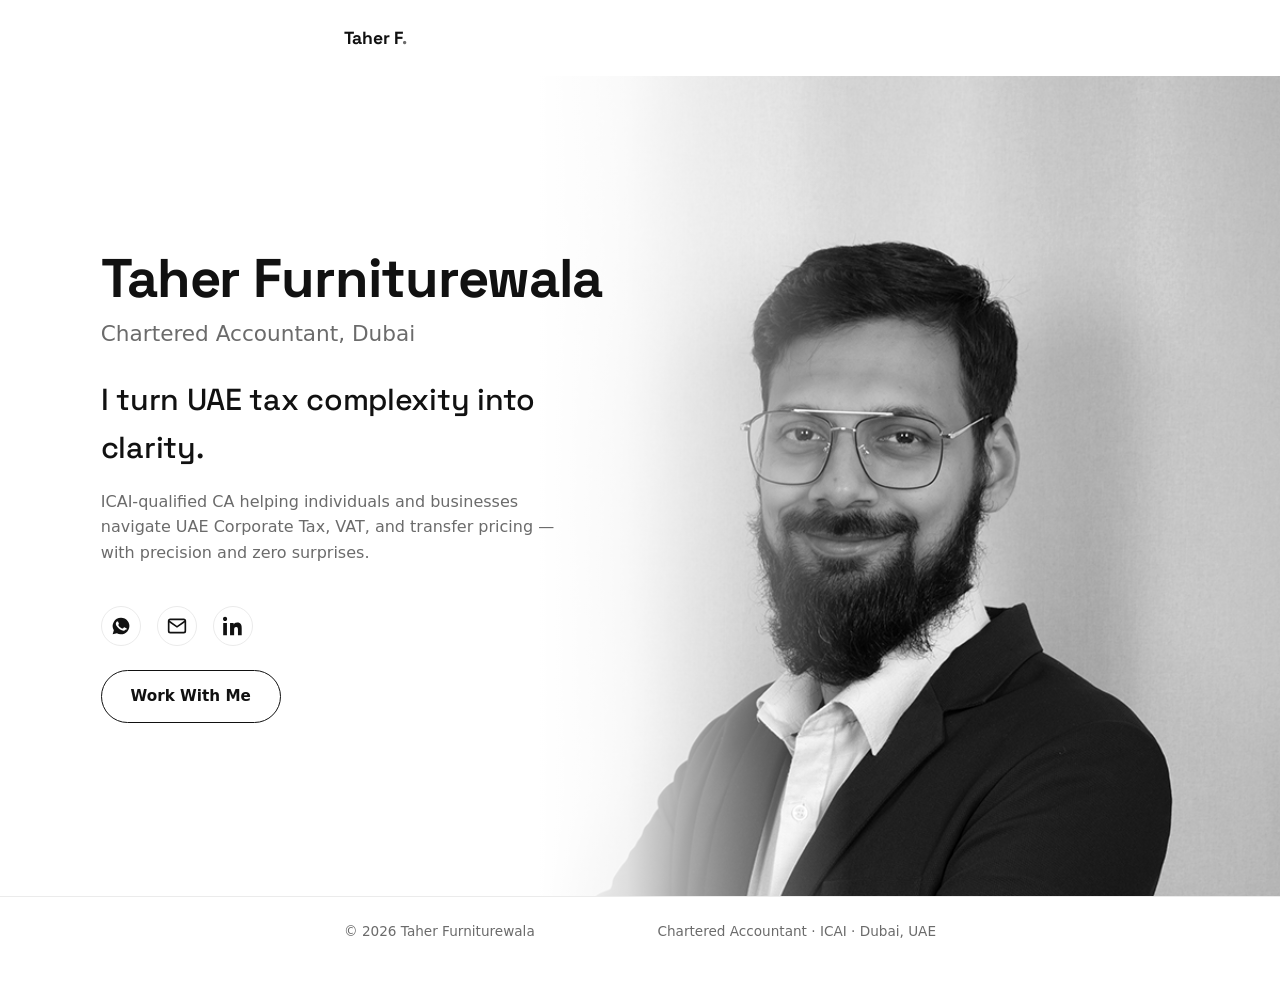
==== commit 7cd6cf9d: "Add hero portrait with gradient blend into background Photo aligned right, fading into the white bac" ====
--- a/index.html
+++ b/index.html
@@ -26,7 +26,10 @@
 
 <main id="main">
   <section class="hero">
-    <div class="container hero__inner reveal">
+    <div class="hero__photo" aria-hidden="true">
+      <img src="/assets/taher-portrait.jpg" alt="" width="1024" height="768" />
+    </div>
+    <div class="hero__text reveal">
       <h1 class="hero__name">Taher Furniturewala</h1>
       <p class="hero__role">Chartered Accountant, Dubai</p>
       <p class="hero__tagline">I turn UAE tax complexity into clarity.</p>
--- a/css/styles.css
+++ b/css/styles.css
@@ -94,13 +94,49 @@
 
 /* ===== Hero ===== */
 .hero {
+  position: relative;
   min-height: calc(100vh - 5rem);
   display: flex;
   align-items: center;
-}
-
-.hero__inner {
-  padding: var(--space-5) 0;
+  overflow: hidden;
+}
+
+.hero__photo {
+  position: absolute;
+  top: 0;
+  right: 0;
+  bottom: 0;
+  width: 58%;
+  z-index: 0;
+}
+
+.hero__photo::after {
+  content: "";
+  position: absolute;
+  inset: 0;
+  background: linear-gradient(
+    to right,
+    var(--color-bg) 0%,
+    rgba(255, 255, 255, 0.85) 12%,
+    rgba(255, 255, 255, 0) 42%
+  );
+}
+
+.hero__photo img {
+  display: block;
+  width: 100%;
+  height: 100%;
+  object-fit: cover;
+  object-position: center 18%;
+  filter: grayscale(1) contrast(1.02);
+}
+
+.hero__text {
+  position: relative;
+  z-index: 1;
+  max-width: 560px;
+  padding: var(--space-5) var(--space-3);
+  margin-left: clamp(1.5rem, 6vw, 6rem);
 }
 
 .hero__name {
@@ -202,3 +238,37 @@
     transition: none;
   }
 }
+
+/* ===== Responsive hero ===== */
+@media (max-width: 860px) {
+  .hero {
+    flex-direction: column;
+    align-items: stretch;
+    min-height: auto;
+  }
+
+  .hero__photo {
+    position: relative;
+    width: 100%;
+    height: 46vh;
+    min-height: 320px;
+  }
+
+  .hero__photo::after {
+    background: linear-gradient(
+      to bottom,
+      rgba(255, 255, 255, 0) 55%,
+      var(--color-bg) 100%
+    );
+  }
+
+  .hero__photo img {
+    object-position: center 15%;
+  }
+
+  .hero__text {
+    max-width: none;
+    margin-left: 0;
+    padding: var(--space-4) var(--space-3) var(--space-5);
+  }
+}
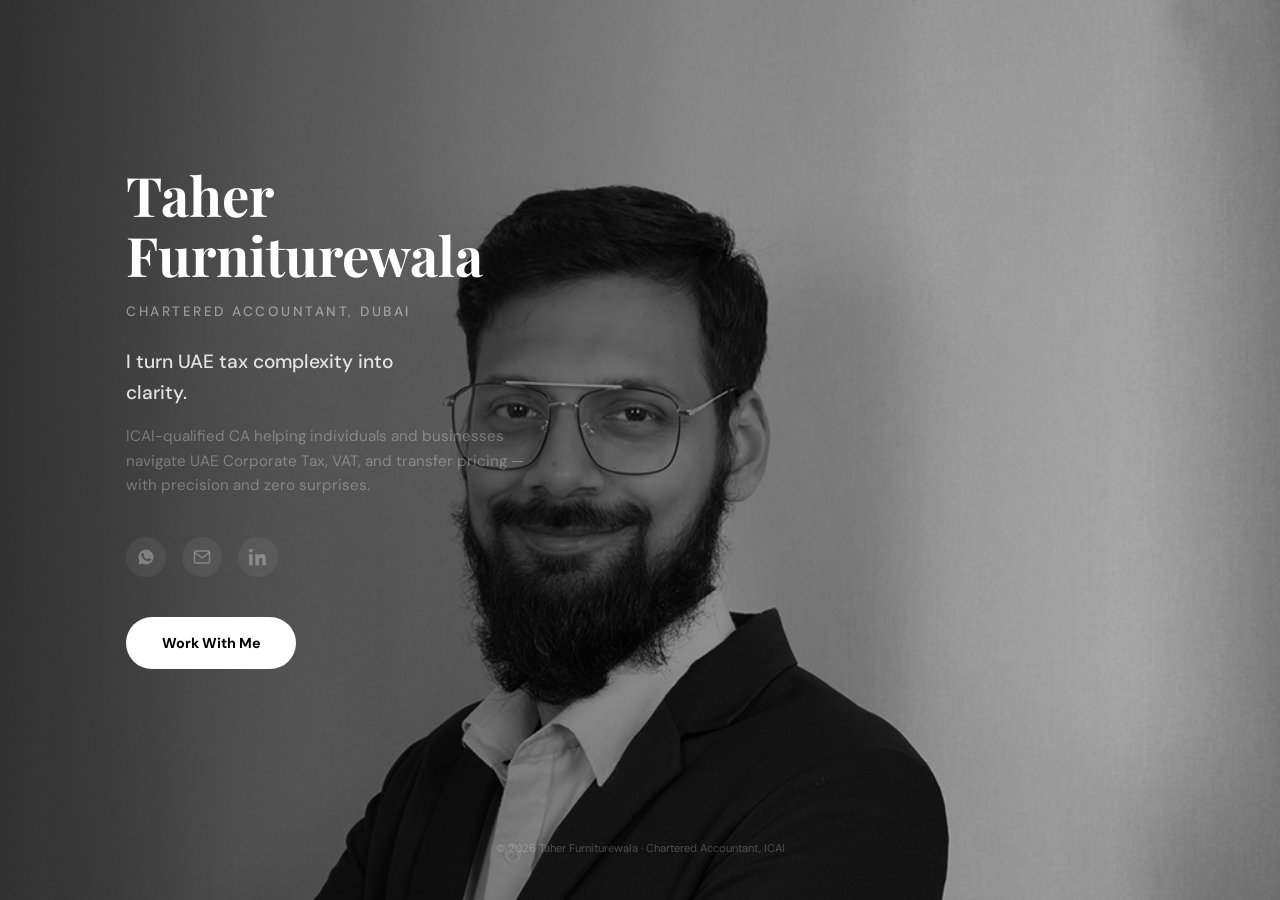
==== commit 9b638d75: "Match reference theme: full-bleed dark hero, not white minimal Corrected an earlier misread of the r" ====
--- a/index.html
+++ b/index.html
@@ -8,56 +8,49 @@
 <meta property="og:title" content="Taher Furniturewala — Chartered Accountant, Dubai" />
 <meta property="og:description" content="I turn UAE tax complexity into clarity." />
 <meta property="og:type" content="website" />
-<meta name="theme-color" content="#ffffff" />
+<meta name="theme-color" content="#000000" />
 <link rel="icon" href="/assets/favicon.svg" type="image/svg+xml" />
 <link rel="preconnect" href="https://fonts.googleapis.com" />
 <link rel="preconnect" href="https://fonts.gstatic.com" crossorigin />
-<link href="https://fonts.googleapis.com/css2?family=Space+Grotesk:wght@500;700&display=swap" rel="stylesheet" />
+<link href="https://fonts.googleapis.com/css2?family=Playfair+Display:wght@500;600;700&family=DM+Sans:wght@400;500;700&display=swap" rel="stylesheet" />
 <link rel="stylesheet" href="/css/styles.css" />
 </head>
 <body>
 <a class="skip-link" href="#main">Skip to content</a>
-
-<header class="nav">
-  <div class="container nav__inner">
-    <span class="nav__logo">Taher F<span>.</span></span>
-  </div>
-</header>
 
 <main id="main">
   <section class="hero">
     <div class="hero__photo" aria-hidden="true">
       <img src="/assets/taher-portrait.jpg" alt="" width="1024" height="768" />
     </div>
+    <div class="hero__overlay" aria-hidden="true"></div>
+
     <div class="hero__text reveal">
-      <h1 class="hero__name">Taher Furniturewala</h1>
-      <p class="hero__role">Chartered Accountant, Dubai</p>
+      <h1 class="hero__name"><span>Taher</span><span>Furniturewala</span></h1>
+      <h2 class="hero__role">Chartered Accountant, Dubai</h2>
       <p class="hero__tagline">I turn UAE tax complexity into clarity.</p>
       <p class="hero__bio">ICAI-qualified CA helping individuals and businesses navigate UAE Corporate Tax, VAT, and transfer pricing — with precision and zero surprises.</p>
 
       <div class="hero__social" aria-label="Social links">
         <a href="https://wa.me/971526514063" target="_blank" rel="noopener" aria-label="WhatsApp">
-          <svg width="20" height="20" viewBox="0 0 24 24" fill="currentColor"><path d="M12 2a10 10 0 0 0-8.6 15.1L2 22l5.1-1.3A10 10 0 1 0 12 2zm5.6 14.3c-.2.6-1.4 1.2-2 1.3-.5.1-1.1.1-1.8-.1-.4-.1-1-.3-1.7-.6-3-1.3-4.9-4.3-5.1-4.5-.1-.2-1.2-1.6-1.2-3.1 0-1.5.8-2.2 1-2.5.2-.3.5-.3.7-.3h.5c.2 0 .4 0 .6.5.2.6.7 1.9.8 2 .1.2.1.4 0 .6-.1.2-.2.4-.4.6-.2.2-.4.4-.2.8.2.4.9 1.5 2 2.4 1.3 1.1 2.4 1.5 2.8 1.6.4.1.6.1.8-.1.2-.2.8-.9 1-1.2.2-.3.4-.3.7-.2.3.1 1.9.9 2.2 1.1.3.2.5.2.6.4.1.2.1.7-.1 1.3z"/></svg>
+          <svg width="18" height="18" viewBox="0 0 24 24" fill="currentColor"><path d="M12 2a10 10 0 0 0-8.6 15.1L2 22l5.1-1.3A10 10 0 1 0 12 2zm5.6 14.3c-.2.6-1.4 1.2-2 1.3-.5.1-1.1.1-1.8-.1-.4-.1-1-.3-1.7-.6-3-1.3-4.9-4.3-5.1-4.5-.1-.2-1.2-1.6-1.2-3.1 0-1.5.8-2.2 1-2.5.2-.3.5-.3.7-.3h.5c.2 0 .4 0 .6.5.2.6.7 1.9.8 2 .1.2.1.4 0 .6-.1.2-.2.4-.4.6-.2.2-.4.4-.2.8.2.4.9 1.5 2 2.4 1.3 1.1 2.4 1.5 2.8 1.6.4.1.6.1.8-.1.2-.2.8-.9 1-1.2.2-.3.4-.3.7-.2.3.1 1.9.9 2.2 1.1.3.2.5.2.6.4.1.2.1.7-.1 1.3z"/></svg>
         </a>
         <a href="mailto:taher.f@mail.ca.in" aria-label="Email">
-          <svg width="20" height="20" viewBox="0 0 24 24" fill="none" stroke="currentColor" stroke-width="2"><path d="M22 6l-10 7L2 6"/><rect x="2" y="4" width="20" height="16" rx="2"/></svg>
+          <svg width="18" height="18" viewBox="0 0 24 24" fill="none" stroke="currentColor" stroke-width="2"><path d="M22 6l-10 7L2 6"/><rect x="2" y="4" width="20" height="16" rx="2"/></svg>
         </a>
         <a href="https://linkedin.com/in/taher-furniturewala" target="_blank" rel="noopener" aria-label="LinkedIn">
-          <svg width="20" height="20" viewBox="0 0 24 24" fill="currentColor"><path d="M4.98 3.5C4.98 4.88 3.87 6 2.5 6S0 4.88 0 3.5 1.11 1 2.48 1s2.5 1.12 2.5 2.5zM.24 8.25h4.48V23H.24V8.25zM8.46 8.25h4.3v2.01h.06c.6-1.13 2.06-2.32 4.24-2.32 4.53 0 5.37 2.98 5.37 6.85V23h-4.48v-6.43c0-1.53-.03-3.5-2.13-3.5-2.14 0-2.47 1.67-2.47 3.39V23H8.46V8.25z"/></svg>
+          <svg width="18" height="18" viewBox="0 0 24 24" fill="currentColor"><path d="M4.98 3.5C4.98 4.88 3.87 6 2.5 6S0 4.88 0 3.5 1.11 1 2.48 1s2.5 1.12 2.5 2.5zM.24 8.25h4.48V23H.24V8.25zM8.46 8.25h4.3v2.01h.06c.6-1.13 2.06-2.32 4.24-2.32 4.53 0 5.37 2.98 5.37 6.85V23h-4.48v-6.43c0-1.53-.03-3.5-2.13-3.5-2.14 0-2.47 1.67-2.47 3.39V23H8.46V8.25z"/></svg>
         </a>
       </div>
 
       <a class="hero__cta" href="mailto:taher.f@mail.ca.in?subject=Let%27s%20talk%20about%20your%20tax%20position">Work With Me</a>
     </div>
+
+    <div class="hero__footer">
+      <span>© <span id="year">2026</span> Taher Furniturewala · Chartered Accountant, ICAI</span>
+    </div>
   </section>
 </main>
-
-<footer class="footer">
-  <div class="container footer__inner">
-    <span>© <span id="year">2026</span> Taher Furniturewala</span>
-    <span>Chartered Accountant · ICAI · Dubai, UAE</span>
-  </div>
-</footer>
 
 <script src="/js/main.js" defer></script>
 </body>
--- a/css/styles.css
+++ b/css/styles.css
@@ -1,14 +1,13 @@
 /* ===== Design tokens ===== */
 :root {
-  --color-bg: #ffffff;
-  --color-ink: #111111;
-  --color-ink-soft: #6b6b6b;
-  --color-line: #ebebeb;
-
-  --font-display: "Space Grotesk", "Segoe UI", system-ui, sans-serif;
-  --font-body: system-ui, -apple-system, "Segoe UI", Roboto, sans-serif;
-
-  --container-w: 640px;
+  --color-bg: #000000;
+  --color-ink: #ffffff;
+  --color-ink-soft: rgba(255, 255, 255, 0.45);
+  --color-ink-faint: rgba(255, 255, 255, 0.3);
+
+  --font-display: "Playfair Display", "Georgia", serif;
+  --font-body: "DM Sans", system-ui, -apple-system, "Segoe UI", Roboto, sans-serif;
+
   --space-1: 0.5rem;
   --space-2: 1rem;
   --space-3: 1.5rem;
@@ -44,21 +43,8 @@
   text-decoration: none;
 }
 
-h1 {
-  font-family: var(--font-display);
-  font-weight: 700;
-  letter-spacing: -0.02em;
-  margin: 0;
-}
-
 p {
   margin: 0;
-}
-
-.container {
-  max-width: var(--container-w);
-  margin: 0 auto;
-  padding: 0 var(--space-3);
 }
 
 /* ===== Skip link ===== */
@@ -77,49 +63,20 @@
   left: 0;
 }
 
-/* ===== Nav ===== */
-.nav {
-  padding: var(--space-3) 0;
-}
-
-.nav__logo {
-  font-family: var(--font-display);
-  font-weight: 700;
-  font-size: 1.1rem;
-}
-
-.nav__logo span {
-  color: var(--color-ink-soft);
-}
-
 /* ===== Hero ===== */
 .hero {
   position: relative;
-  min-height: calc(100vh - 5rem);
+  min-height: 100vh;
   display: flex;
-  align-items: center;
+  flex-direction: column;
   overflow: hidden;
+  background: var(--color-bg);
 }
 
 .hero__photo {
   position: absolute;
-  top: 0;
-  right: 0;
-  bottom: 0;
-  width: 58%;
+  inset: 0;
   z-index: 0;
-}
-
-.hero__photo::after {
-  content: "";
-  position: absolute;
-  inset: 0;
-  background: linear-gradient(
-    to right,
-    var(--color-bg) 0%,
-    rgba(255, 255, 255, 0.85) 12%,
-    rgba(255, 255, 255, 0) 42%
-  );
 }
 
 .hero__photo img {
@@ -127,49 +84,77 @@
   width: 100%;
   height: 100%;
   object-fit: cover;
-  object-position: center 18%;
+  object-position: 72% 15%;
   filter: grayscale(1) contrast(1.02);
+}
+
+.hero__overlay {
+  position: absolute;
+  inset: 0;
+  z-index: 1;
+  background: linear-gradient(
+    to right,
+    rgba(0, 0, 0, 0.78) 0%,
+    rgba(0, 0, 0, 0.45) 45%,
+    rgba(0, 0, 0, 0.05) 100%
+  );
 }
 
 .hero__text {
   position: relative;
-  z-index: 1;
+  z-index: 2;
+  flex: 1;
+  display: flex;
+  flex-direction: column;
+  align-items: flex-start;
+  justify-content: center;
   max-width: 560px;
   padding: var(--space-5) var(--space-3);
-  margin-left: clamp(1.5rem, 6vw, 6rem);
+  margin-left: 8%;
 }
 
 .hero__name {
+  margin: 0 0 var(--space-2);
+  font-family: var(--font-display);
+  font-weight: 700;
+  line-height: 1.1;
+  color: var(--color-ink);
+}
+
+.hero__name span {
+  display: block;
   font-size: clamp(2.2rem, 6vw, 3.4rem);
-  line-height: 1.1;
 }
 
 .hero__role {
-  margin-top: var(--space-1);
-  font-size: clamp(1.1rem, 2.4vw, 1.35rem);
+  margin: 0 0 var(--space-3);
+  font-size: clamp(0.75rem, 1.4vw, 0.85rem);
+  font-weight: 500;
+  letter-spacing: 2.5px;
+  text-transform: uppercase;
   color: var(--color-ink-soft);
 }
 
 .hero__tagline {
-  margin-top: var(--space-3);
-  font-family: var(--font-display);
-  font-size: clamp(1.4rem, 3vw, 1.9rem);
+  max-width: 24ch;
+  margin-bottom: var(--space-2);
+  font-size: clamp(1rem, 2.2vw, 1.2rem);
   font-weight: 500;
-  letter-spacing: -0.01em;
-  max-width: 26ch;
+  color: rgba(255, 255, 255, 0.85);
 }
 
 .hero__bio {
-  margin-top: var(--space-2);
-  max-width: 46ch;
-  color: var(--color-ink-soft);
-  font-size: 1rem;
+  max-width: 40ch;
+  margin-bottom: var(--space-4);
+  font-size: clamp(0.85rem, 1.6vw, 0.95rem);
+  color: var(--color-ink-faint);
 }
 
 .hero__social {
   display: flex;
+  align-items: center;
   gap: var(--space-2);
-  margin-top: var(--space-4);
+  margin-bottom: var(--space-4);
 }
 
 .hero__social a {
@@ -178,45 +163,42 @@
   justify-content: center;
   width: 40px;
   height: 40px;
-  border: 1px solid var(--color-line);
   border-radius: 50%;
-  transition: border-color 0.2s var(--ease), transform 0.2s var(--ease);
+  background: rgba(255, 255, 255, 0.06);
+  color: var(--color-ink-faint);
+  transition: transform 0.2s var(--ease);
 }
 
 .hero__social a:hover {
-  border-color: var(--color-ink);
-  transform: translateY(-2px);
+  transform: scale(1.1);
 }
 
 .hero__cta {
   display: inline-block;
-  margin-top: var(--space-3);
-  padding: 0.85rem 1.8rem;
-  border: 1px solid var(--color-ink);
+  padding: 0.9rem 2.2rem;
   border-radius: 999px;
-  font-weight: 600;
-  font-size: 0.95rem;
-  transition: background 0.2s var(--ease), color 0.2s var(--ease);
+  background: #ffffff;
+  color: #000000;
+  font-weight: 700;
+  font-size: 0.9rem;
+  transition: transform 0.2s var(--ease);
 }
 
 .hero__cta:hover {
-  background: var(--color-ink);
-  color: var(--color-bg);
-}
-
-/* ===== Footer ===== */
-.footer {
-  border-top: 1px solid var(--color-line);
-  padding: var(--space-3) 0 var(--space-4);
-}
-
-.footer__inner {
-  display: flex;
-  flex-wrap: wrap;
-  justify-content: space-between;
-  gap: var(--space-1);
-  font-size: 0.85rem;
-  color: var(--color-ink-soft);
+  transform: scale(1.02);
+}
+
+.hero__footer {
+  position: relative;
+  z-index: 2;
+  width: 100%;
+  padding: 0 var(--space-3) var(--space-4);
+  text-align: center;
+}
+
+.hero__footer span {
+  font-size: 0.7rem;
+  color: rgba(255, 255, 255, 0.25);
 }
 
 /* ===== Reveal ===== */
@@ -241,24 +223,11 @@
 
 /* ===== Responsive hero ===== */
 @media (max-width: 860px) {
-  .hero {
-    flex-direction: column;
-    align-items: stretch;
-    min-height: auto;
-  }
-
-  .hero__photo {
-    position: relative;
-    width: 100%;
-    height: 46vh;
-    min-height: 320px;
-  }
-
-  .hero__photo::after {
+  .hero__overlay {
     background: linear-gradient(
       to bottom,
-      rgba(255, 255, 255, 0) 55%,
-      var(--color-bg) 100%
+      rgba(0, 0, 0, 0.5) 0%,
+      rgba(0, 0, 0, 0.75) 100%
     );
   }
 
@@ -269,6 +238,7 @@
   .hero__text {
     max-width: none;
     margin-left: 0;
-    padding: var(--space-4) var(--space-3) var(--space-5);
-  }
-}
+    padding: var(--space-4) var(--space-3) var(--space-3);
+    align-items: flex-start;
+  }
+}
